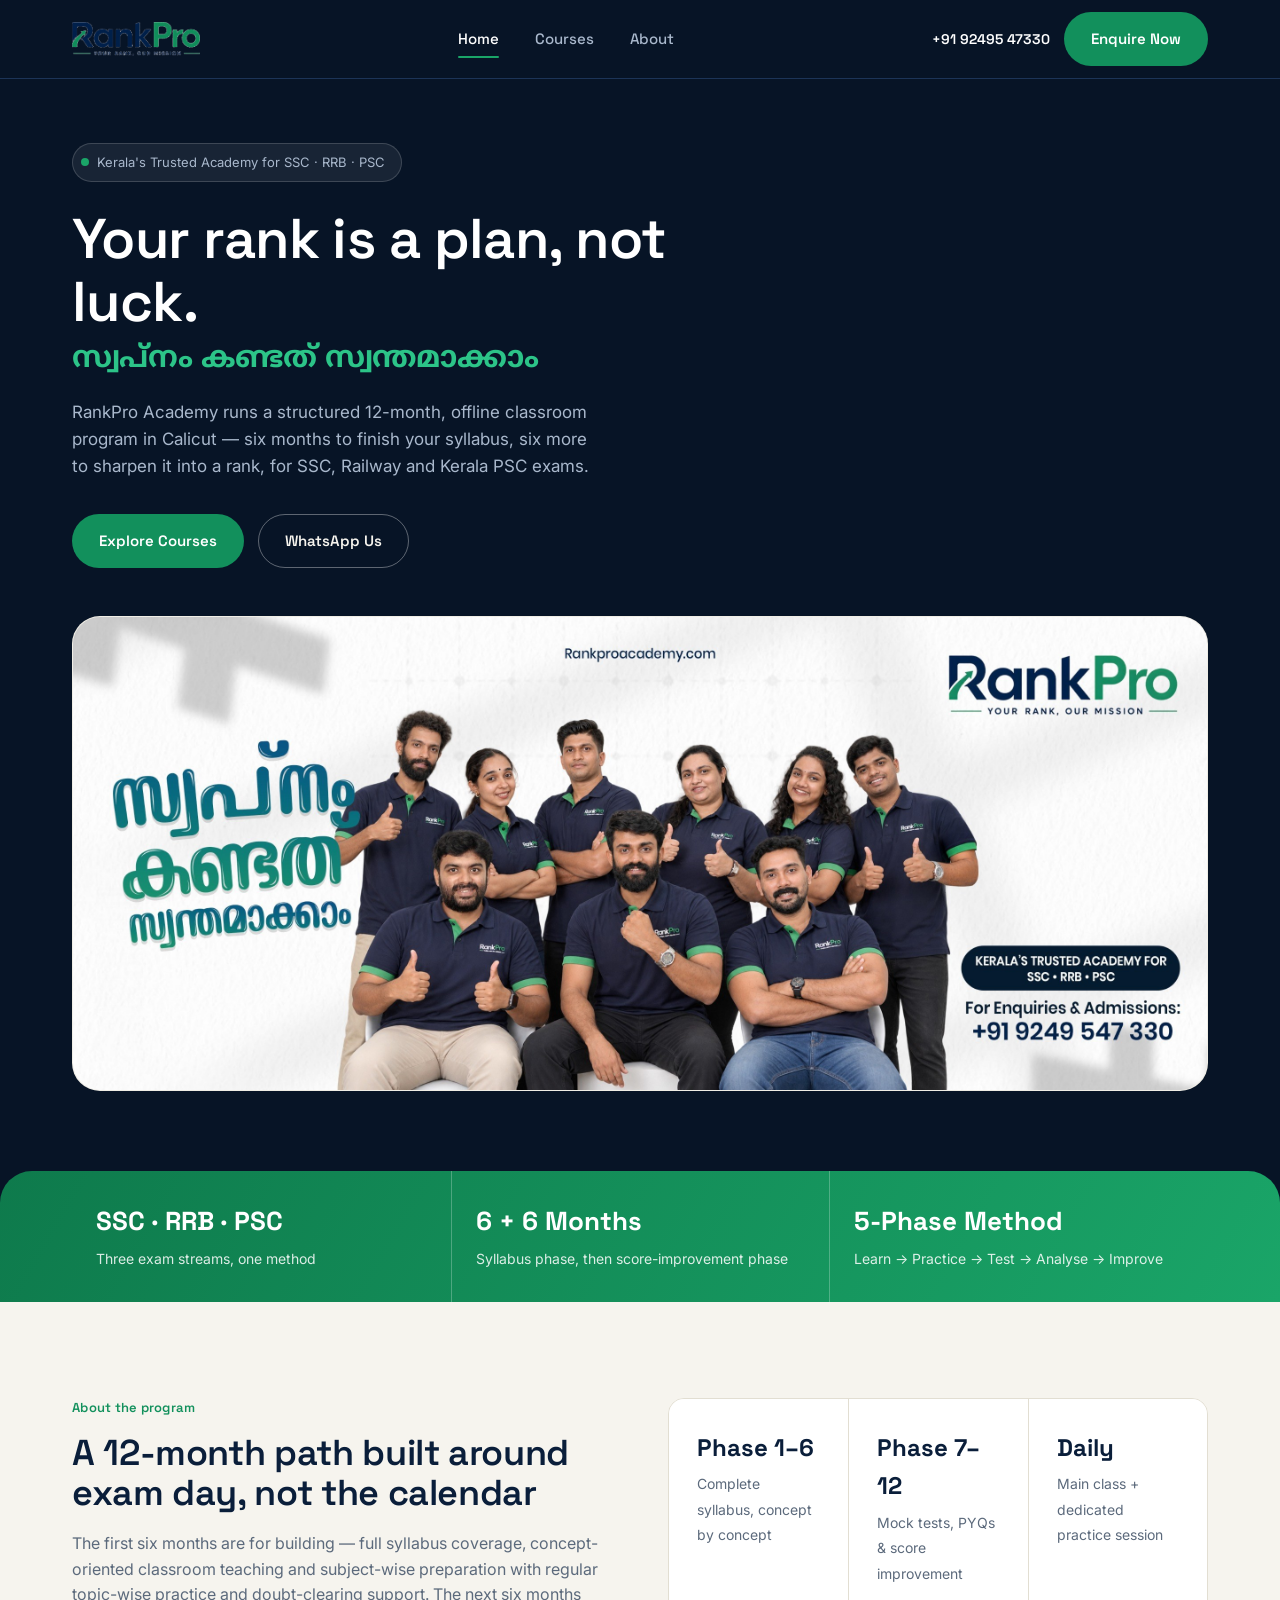
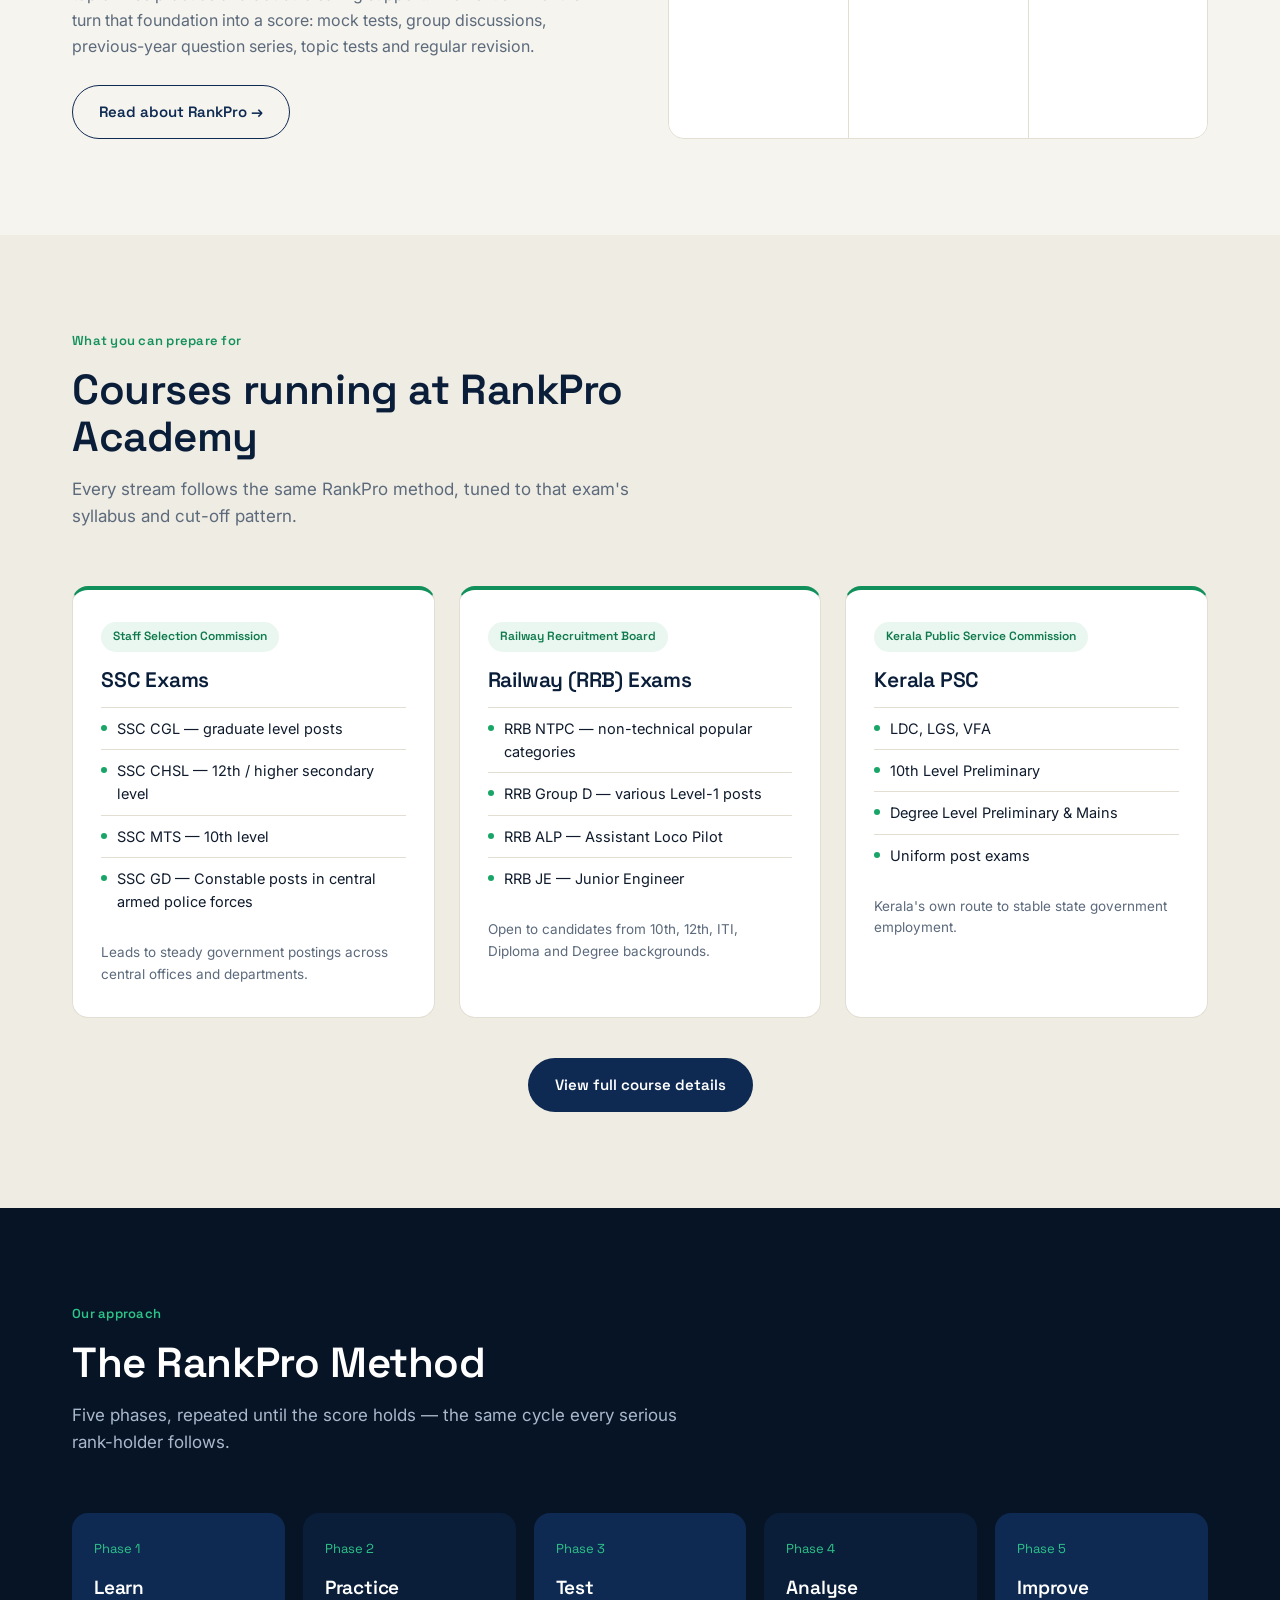
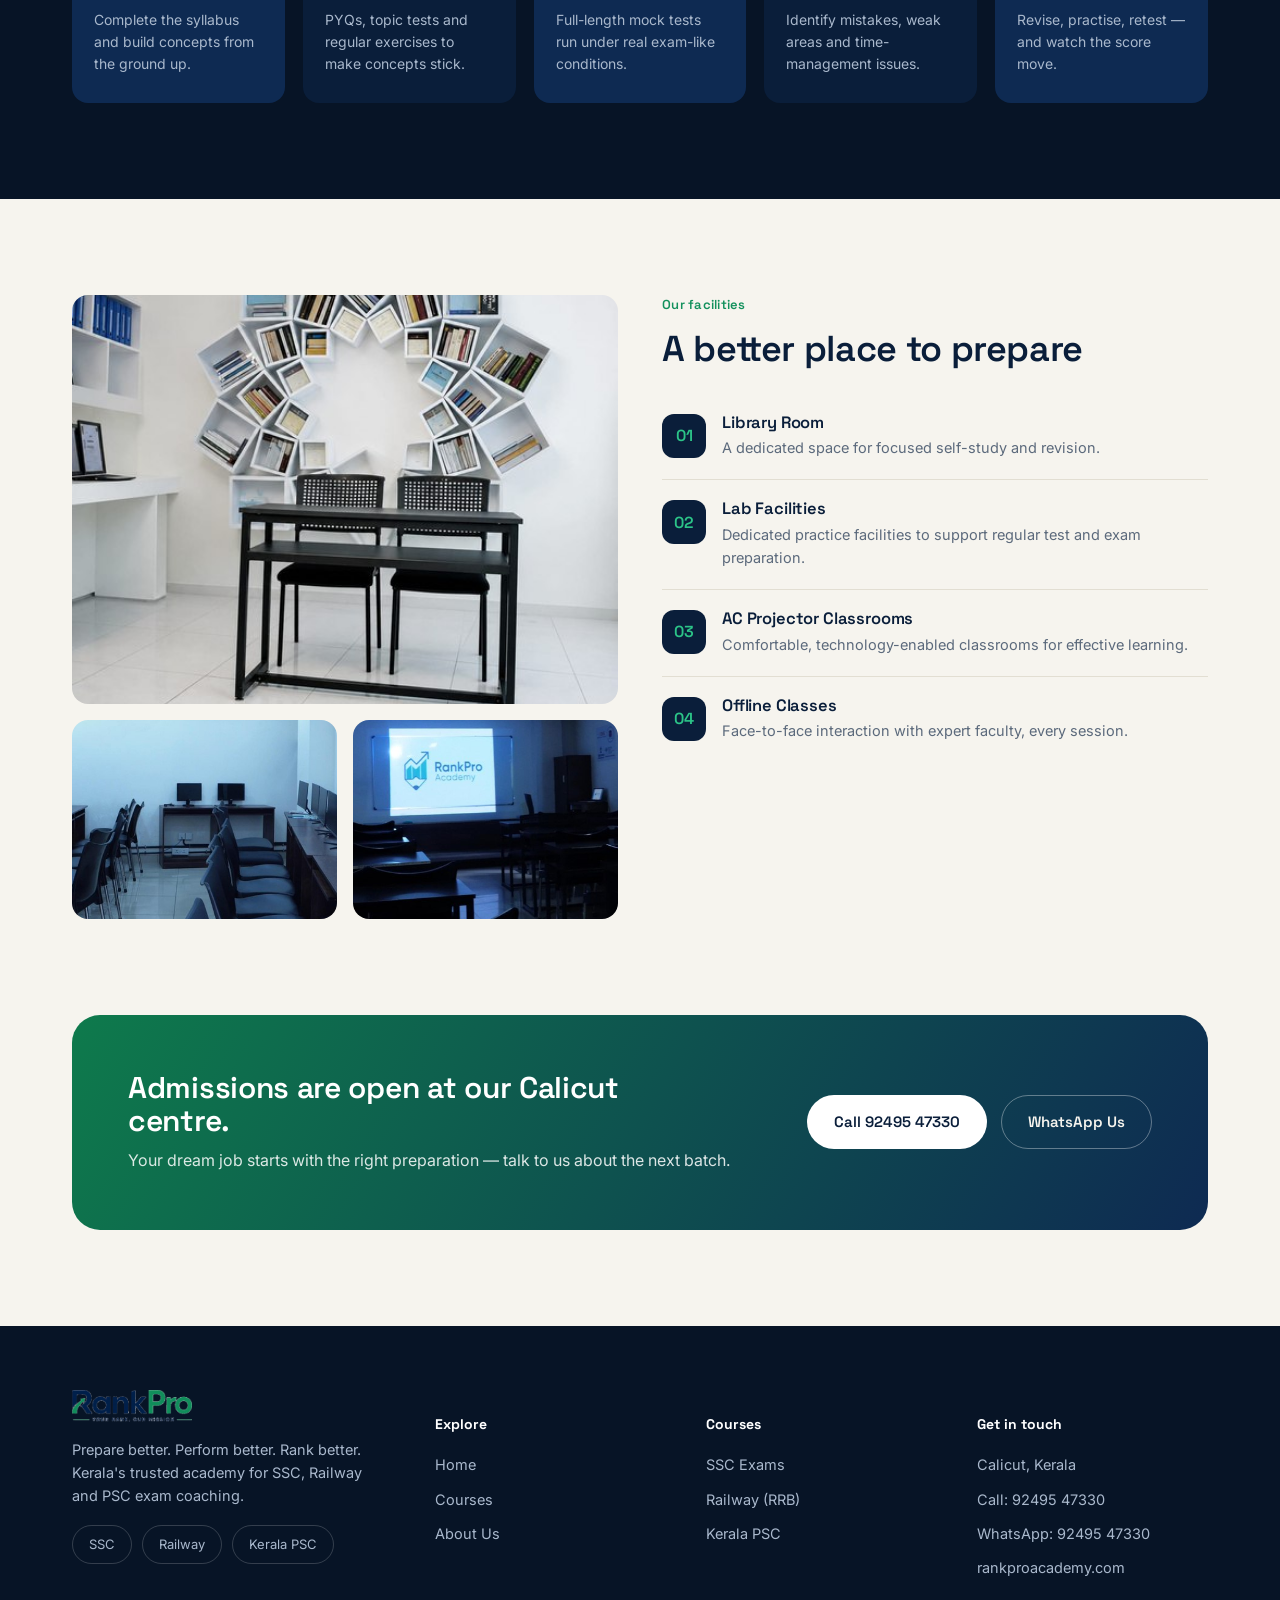
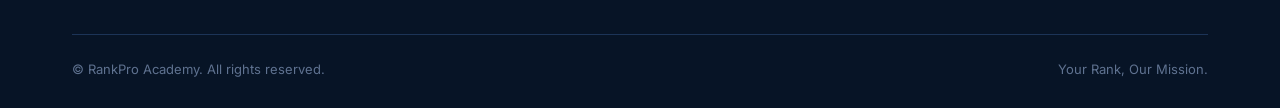
==== index.html @ 368d5485 "First commit" ====
<!DOCTYPE html>
<html lang="en">
<head>
<meta charset="UTF-8">
<meta name="viewport" content="width=device-width, initial-scale=1.0">
<title>RankPro Academy — Your Rank, Our Mission</title>
<meta name="description" content="Kerala's trusted academy for SSC, RRB and Kerala PSC exam coaching in Calicut. A structured 6+6 month preparation program with expert faculty and offline classes.">
<link rel="icon" href="assets/r-icon-transparent.png">
<link rel="stylesheet" href="style.css">
</head>
<body>

<nav class="site-nav">
  <div class="wrap">
    <a href="index.html" class="brand">
      <img src="assets/logo-transparent.png" alt="RankPro Academy logo">
    </a>
    <ul class="nav-links" id="navLinks">
      <li><a href="index.html" class="active">Home</a></li>
      <li><a href="courses.html">Courses</a></li>
      <li><a href="about.html">About</a></li>
    </ul>
    <div class="nav-cta">
      <span class="nav-call">+91 92495 47330</span>
      <a class="btn btn-primary" href="tel:+919249547330">Enquire Now</a>
      <button class="nav-toggle" id="navToggle" aria-label="Menu"><span></span><span></span><span></span></button>
    </div>
  </div>
</nav>

<!-- HERO -->
<header class="hero">
  <div class="wrap hero-grid">
    <div class="hero-top">
      <div>
        <span class="hero-badge"><span class="dot"></span> Kerala's Trusted Academy for SSC · RRB · PSC</span>
        <h1>Your rank is a plan, not luck.<span class="hero-ml">സ്വപ്നം കണ്ടത് സ്വന്തമാക്കാം</span></h1>
        <p class="lede">RankPro Academy runs a structured 12-month, offline classroom program in Calicut — six months to finish your syllabus, six more to sharpen it into a rank, for SSC, Railway and Kerala PSC exams.</p>
        <div class="hero-actions">
          <a class="btn btn-primary" href="courses.html">Explore Courses</a>
          <a class="btn btn-ghost" href="https://wa.me/919249547330">WhatsApp Us</a>
        </div>
      </div>
    </div>
    <div class="hero-figure banner-frame" style="margin-top:48px;">
      <img src="assets/team-hero.jpg" alt="RankPro Academy team — Kerala's trusted academy for SSC, RRB and PSC">
    </div>
  </div>
  <div class="hero-strip">
    <div class="wrap">
      <div class="stat"><b>SSC · RRB · PSC</b><span>Three exam streams, one method</span></div>
      <div class="stat"><b>6 + 6 Months</b><span>Syllabus phase, then score-improvement phase</span></div>
      <div class="stat"><b>5-Phase Method</b><span>Learn → Practice → Test → Analyse → Improve</span></div>
    </div>
  </div>
</header>

<!-- ABOUT SNIPPET -->
<section class="section">
  <div class="wrap two-col">
    <div>
      <span class="kicker">About the program</span>
      <h2 style="font-size:clamp(26px,3.4vw,36px); color:var(--navy-900);">A 12-month path built around exam day, not the calendar</h2>
      <p style="margin-top:18px; color:var(--muted); font-size:16px;">The first six months are for building — full syllabus coverage, concept-oriented classroom teaching and subject-wise preparation with regular topic-wise practice and doubt-clearing support. The next six months turn that foundation into a score: mock tests, group discussions, previous-year question series, topic tests and regular revision.</p>
      <a class="btn btn-outline-navy" style="margin-top:26px;" href="about.html">Read about RankPro →</a>
    </div>
    <div class="stat-strip" style="align-self:stretch;">
      <div class="cell"><b>Phase 1–6</b><span>Complete syllabus, concept by concept</span></div>
      <div class="cell"><b>Phase 7–12</b><span>Mock tests, PYQs &amp; score improvement</span></div>
      <div class="cell"><b>Daily</b><span>Main class + dedicated practice session</span></div>
    </div>
  </div>
</section>

<!-- COURSES PREVIEW -->
<section class="section section-tint">
  <div class="wrap">
    <div class="section-head">
      <span class="kicker">What you can prepare for</span>
      <h2>Courses running at RankPro Academy</h2>
      <p class="lede">Every stream follows the same RankPro method, tuned to that exam's syllabus and cut-off pattern.</p>
    </div>
    <div class="course-grid">
      <div class="course-card">
        <span class="tag">Staff Selection Commission</span>
        <h3>SSC Exams</h3>
        <ul>
          <li>SSC CGL — graduate level posts</li>
          <li>SSC CHSL — 12th / higher secondary level</li>
          <li>SSC MTS — 10th level</li>
          <li>SSC GD — Constable posts in central armed police forces</li>
        </ul>
        <p class="foot">Leads to steady government postings across central offices and departments.</p>
      </div>
      <div class="course-card">
        <span class="tag">Railway Recruitment Board</span>
        <h3>Railway (RRB) Exams</h3>
        <ul>
          <li>RRB NTPC — non-technical popular categories</li>
          <li>RRB Group D — various Level-1 posts</li>
          <li>RRB ALP — Assistant Loco Pilot</li>
          <li>RRB JE — Junior Engineer</li>
        </ul>
        <p class="foot">Open to candidates from 10th, 12th, ITI, Diploma and Degree backgrounds.</p>
      </div>
      <div class="course-card">
        <span class="tag">Kerala Public Service Commission</span>
        <h3>Kerala PSC</h3>
        <ul>
          <li>LDC, LGS, VFA</li>
          <li>10th Level Preliminary</li>
          <li>Degree Level Preliminary &amp; Mains</li>
          <li>Uniform post exams</li>
        </ul>
        <p class="foot">Kerala's own route to stable state government employment.</p>
      </div>
    </div>
    <div style="text-align:center; margin-top:40px;">
      <a class="btn btn-dark" href="courses.html">View full course details</a>
    </div>
  </div>
</section>

<!-- APPROACH / METHOD -->
<section class="section section-dark">
  <div class="wrap">
    <div class="section-head">
      <span class="kicker">Our approach</span>
      <h2>The RankPro Method</h2>
      <p class="lede">Five phases, repeated until the score holds — the same cycle every serious rank-holder follows.</p>
    </div>
    <div class="phase-row">
      <div class="phase-card"><span class="num">Phase 1</span><h4>Learn</h4><p>Complete the syllabus and build concepts from the ground up.</p></div>
      <div class="phase-card"><span class="num">Phase 2</span><h4>Practice</h4><p>PYQs, topic tests and regular exercises to make concepts stick.</p></div>
      <div class="phase-card"><span class="num">Phase 3</span><h4>Test</h4><p>Full-length mock tests run under real exam-like conditions.</p></div>
      <div class="phase-card"><span class="num">Phase 4</span><h4>Analyse</h4><p>Identify mistakes, weak areas and time-management issues.</p></div>
      <div class="phase-card"><span class="num">Phase 5</span><h4>Improve</h4><p>Revise, practise, retest — and watch the score move.</p></div>
    </div>
  </div>
</section>

<!-- FACILITIES -->
<section class="section">
  <div class="wrap facility-grid">
    <div class="photo-stack">
      <img src="assets/facility_0.jpg" alt="Library room with dedicated study desk at RankPro Academy">
      <div class="two-up">
        <img src="assets/facility_1.jpg" alt="Lab facility with practice workstations">
        <img src="assets/facility_2.jpg" alt="AC projector classroom at RankPro Academy">
      </div>
    </div>
    <div>
      <span class="kicker">Our facilities</span>
      <h2 style="font-size:clamp(26px,3.4vw,36px); color:var(--navy-900);">A better place to prepare</h2>
      <ul class="feature-list" style="margin-top:24px;">
        <li><span class="ico">01</span><div><h4>Library Room</h4><p>A dedicated space for focused self-study and revision.</p></div></li>
        <li><span class="ico">02</span><div><h4>Lab Facilities</h4><p>Dedicated practice facilities to support regular test and exam preparation.</p></div></li>
        <li><span class="ico">03</span><div><h4>AC Projector Classrooms</h4><p>Comfortable, technology-enabled classrooms for effective learning.</p></div></li>
        <li><span class="ico">04</span><div><h4>Offline Classes</h4><p>Face-to-face interaction with expert faculty, every session.</p></div></li>
      </ul>
    </div>
  </div>
</section>

<!-- CTA -->
<section class="section" style="padding-top:0;">
  <div class="wrap">
    <div class="cta-band">
      <div>
        <h3>Admissions are open at our Calicut centre.</h3>
        <p>Your dream job starts with the right preparation — talk to us about the next batch.</p>
      </div>
      <div class="cta-actions">
        <a class="btn btn-primary" style="background:#fff; color:var(--navy-900);" href="tel:+919249547330">Call 92495 47330</a>
        <a class="btn btn-ghost" href="https://wa.me/919249547330">WhatsApp Us</a>
      </div>
    </div>
  </div>
</section>

<footer class="site-footer">
  <div class="wrap">
    <div class="footer-grid">
      <div class="footer-brand">
        <img src="assets/logo-transparent.png" alt="RankPro Academy">
        <p>Prepare better. Perform better. Rank better. Kerala's trusted academy for SSC, Railway and PSC exam coaching.</p>
        <div class="tag-row">
          <span class="tag-pill">SSC</span>
          <span class="tag-pill">Railway</span>
          <span class="tag-pill">Kerala PSC</span>
        </div>
      </div>
      <ul>
        <h5>Explore</h5>
        <li><a href="index.html">Home</a></li>
        <li><a href="courses.html">Courses</a></li>
        <li><a href="about.html">About Us</a></li>
      </ul>
      <ul>
        <h5>Courses</h5>
        <li><a href="courses.html#ssc">SSC Exams</a></li>
        <li><a href="courses.html#rrb">Railway (RRB)</a></li>
        <li><a href="courses.html#psc">Kerala PSC</a></li>
      </ul>
      <ul>
        <h5>Get in touch</h5>
        <li>Calicut, Kerala</li>
        <li><a href="tel:+919249547330">Call: 92495 47330</a></li>
        <li><a href="https://wa.me/919249547330">WhatsApp: 92495 47330</a></li>
        <li><a href="https://rankproacademy.com">rankproacademy.com</a></li>
      </ul>
    </div>
    <div class="footer-bottom">
      <span>© RankPro Academy. All rights reserved.</span>
      <span>Your Rank, Our Mission.</span>
    </div>
  </div>
</footer>

<script>
  const navToggle = document.getElementById('navToggle');
  const navLinks = document.getElementById('navLinks');
  navToggle.addEventListener('click', () => navLinks.classList.toggle('open'));
</script>
</body>
</html>
---- style.css ----
/* ============================================================
   RankPro Academy — shared stylesheet
   Palette pulled from brand mark: deep navy + signal green
   ============================================================ */

@import url('https://fonts.googleapis.com/css2?family=Space+Grotesk:wght@500;600;700&family=Inter:wght@400;500;600;700&family=Noto+Sans+Malayalam:wght@500;700&display=swap');

:root{
  --navy-950:#071426;
  --navy-900:#0a1e3a;
  --navy-800:#0e2a52;
  --navy-700:#163b6e;
  --green-700:#0e7a4c;
  --green-600:#12905c;
  --green-500:#1aa568;
  --green-400:#2cc488;
  --paper:#f6f4ee;
  --paper-dim:#efece3;
  --card:#ffffff;
  --ink:#0f1b2d;
  --muted:#5c6a7c;
  --muted-on-dark:#a9b8cc;
  --line:#e2ded2;
  --line-dark:#1c3457;

  --max:1200px;
  --radius-lg:28px;
  --radius-md:16px;
  --radius-sm:10px;

  --font-display:'Space Grotesk', 'Noto Sans Malayalam', sans-serif;
  --font-body:'Inter', 'Noto Sans Malayalam', sans-serif;
  --font-ml:'Noto Sans Malayalam', sans-serif;
}

*,*::before,*::after{ box-sizing:border-box; }
html{ scroll-behavior:smooth; }
body{
  margin:0;
  font-family:var(--font-body);
  color:var(--ink);
  background:var(--paper);
  line-height:1.6;
  -webkit-font-smoothing:antialiased;
}
img{ max-width:100%; display:block; }
a{ color:inherit; text-decoration:none; }
ul{ margin:0; padding:0; list-style:none; }
h1,h2,h3,h4{
  font-family:var(--font-display);
  line-height:1.12;
  margin:0;
  font-weight:600;
  letter-spacing:-0.01em;
}
p{ margin:0; }
.ml{ font-family:var(--font-ml); }

.wrap{
  max-width:var(--max);
  margin:0 auto;
  padding:0 32px;
}

@media (max-width:640px){
  .wrap{ padding:0 20px; }
}

/* ---------- buttons ---------- */
.btn{
  display:inline-flex;
  align-items:center;
  gap:8px;
  padding:14px 26px;
  border-radius:999px;
  font-family:var(--font-display);
  font-weight:600;
  font-size:15px;
  cursor:pointer;
  border:1px solid transparent;
  transition:transform .15s ease, background .2s ease, color .2s ease, border-color .2s ease;
  white-space:nowrap;
}
.btn:active{ transform:scale(.97); }
.btn-primary{
  background:var(--green-600);
  color:#fff;
}
.btn-primary:hover{ background:var(--green-500); }
.btn-ghost{
  background:transparent;
  color:var(--paper);
  border-color:rgba(255,255,255,.35);
}
.btn-ghost:hover{ border-color:#fff; }
.btn-dark{
  background:var(--navy-800);
  color:#fff;
}
.btn-dark:hover{ background:var(--navy-700); }
.btn-outline-navy{
  background:transparent;
  color:var(--navy-800);
  border-color:var(--navy-800);
}
.btn-outline-navy:hover{ background:var(--navy-800); color:#fff; }

/* ---------- nav ---------- */
.site-nav{
  position:sticky;
  top:0;
  z-index:50;
  background:var(--navy-950);
  border-bottom:1px solid var(--line-dark);
}
.site-nav .wrap{
  display:flex;
  align-items:center;
  justify-content:space-between;
  height:78px;
}
.brand{ display:flex; align-items:center; gap:10px; }
.brand img{ height:34px; width:auto; }
.nav-links{
  display:flex;
  align-items:center;
  gap:36px;
}
.nav-links a{
  color:var(--muted-on-dark);
  font-family:var(--font-display);
  font-weight:500;
  font-size:15px;
  position:relative;
  padding:6px 0;
  transition:color .2s ease;
}
.nav-links a:hover{ color:#fff; }
.nav-links a.active{ color:#fff; }
.nav-links a.active::after{
  content:"";
  position:absolute;
  left:0; right:0; bottom:-4px;
  height:2px;
  background:var(--green-500);
  border-radius:2px;
}
.nav-cta{ display:flex; align-items:center; gap:14px; }
.nav-call{
  color:#fff;
  font-family:var(--font-display);
  font-weight:600;
  font-size:14px;
}
.nav-toggle{ display:none; }

@media (max-width:900px){
  .nav-links{
    position:fixed;
    inset:78px 0 0 0;
    background:var(--navy-950);
    flex-direction:column;
    padding:28px 20px;
    gap:22px;
    transform:translateY(-8px);
    opacity:0;
    pointer-events:none;
    transition:opacity .2s ease, transform .2s ease;
  }
  .nav-links.open{ opacity:1; pointer-events:auto; transform:translateY(0); }
  .nav-cta .nav-call{ display:none; }
  .nav-toggle{
    display:flex;
    flex-direction:column;
    justify-content:center;
    gap:5px;
    width:34px; height:34px;
    background:none; border:none; cursor:pointer;
  }
  .nav-toggle span{
    height:2px; background:#fff; border-radius:2px;
  }
}

/* ---------- section scaffolding ---------- */
.section{ padding:96px 0; }
.section-dark{ background:var(--navy-950); color:var(--paper); }
.section-tint{ background:var(--paper-dim); }
@media (max-width:640px){ .section{ padding:64px 0; } }

.kicker{
  font-family:var(--font-display);
  font-weight:600;
  font-size:13px;
  letter-spacing:.02em;
  color:var(--green-600);
  margin-bottom:14px;
  display:block;
}
.section-dark .kicker{ color:var(--green-400); }
.section-head{
  max-width:640px;
  margin-bottom:56px;
}
.section-head h2{
  font-size:clamp(28px,4vw,42px);
  color:var(--navy-900);
}
.section-dark .section-head h2{ color:#fff; }
.section-head .lede{
  margin-top:16px;
  color:var(--muted);
  font-size:17px;
  max-width:56ch;
}
.section-dark .section-head .lede{ color:var(--muted-on-dark); }

/* ---------- pill / blob frame (signature shape) ---------- */
.pill-frame{
  position:relative;
  border-radius:260px 40px 40px 40px;
  overflow:hidden;
  background:linear-gradient(135deg, var(--green-600), var(--navy-800));
}
.pill-frame img{
  width:100%; height:100%; object-fit:cover;
  mix-blend-mode:normal;
}
.pill-tag{
  position:absolute;
  left:24px; bottom:24px;
  background:rgba(7,20,38,.82);
  backdrop-filter:blur(6px);
  color:#fff;
  padding:14px 18px;
  border-radius:var(--radius-sm);
  font-size:13px;
  max-width:260px;
}
.pill-tag strong{ display:block; font-family:var(--font-display); font-size:15px; margin-bottom:2px; }

/* ---------- hero ---------- */
.hero{
  background:var(--navy-950);
  color:#fff;
  padding:64px 0 0;
  overflow:hidden;
}
.hero-grid{
  padding-bottom:56px;
}
.hero-top{
  display:grid;
  grid-template-columns:1.1fr .9fr;
  gap:48px;
  align-items:center;
}
@media (max-width:900px){
  .hero-top{ grid-template-columns:1fr; }
}
.hero-figure{
  margin-top:0;
}
.hero-stat-row{
  display:flex;
  gap:28px;
  margin-top:34px;
  flex-wrap:wrap;
}
.hero-stat-row .item b{
  display:block;
  font-family:var(--font-display);
  font-size:22px;
  color:#fff;
}
.hero-stat-row .item span{
  font-size:13px;
  color:var(--muted-on-dark);
}
.hero-badge{
  display:inline-flex;
  align-items:center;
  gap:8px;
  background:rgba(255,255,255,.07);
  border:1px solid rgba(255,255,255,.16);
  padding:8px 16px 8px 8px;
  border-radius:999px;
  font-size:13px;
  color:var(--muted-on-dark);
  margin-bottom:26px;
}
.hero-badge .dot{ width:8px; height:8px; border-radius:50%; background:var(--green-500); }
.hero h1{
  font-size:clamp(34px,4.6vw,56px);
  color:#fff;
}
.hero h1 .accent{ color:var(--green-500); }
.hero .hero-ml{
  font-family:var(--font-ml);
  font-weight:700;
  color:var(--green-400);
  font-size:clamp(22px,2.6vw,30px);
  display:block;
  margin-top:10px;
}
.hero p.lede{
  margin-top:22px;
  color:var(--muted-on-dark);
  font-size:17px;
  max-width:48ch;
}
.hero-actions{ display:flex; gap:14px; margin-top:34px; flex-wrap:wrap; }

/* banner-frame: preserves full source image (no aggressive crop), for
   photos that already carry baked-in text/logo */
.banner-frame{
  border-radius:var(--radius-lg);
  overflow:hidden;
  background:#efece4;
  border:1px solid rgba(255,255,255,.08);
}
.banner-frame img{
  width:100%;
  height:auto;
  display:block;
}

.hero-strip{
  background:linear-gradient(120deg, var(--green-700), var(--green-500));
  border-radius:32px 32px 0 0;
  margin-top:24px;
}
.hero-strip .wrap{
  display:grid;
  grid-template-columns:repeat(3,1fr);
  gap:0;
}
.hero-strip .stat{
  padding:30px 24px;
  border-left:1px solid rgba(255,255,255,.25);
}
.hero-strip .stat:first-child{ border-left:none; }
.hero-strip .stat b{
  display:block;
  font-family:var(--font-display);
  font-size:26px;
  color:#fff;
  margin-bottom:4px;
}
.hero-strip .stat span{
  color:rgba(255,255,255,.85);
  font-size:14px;
}

@media (max-width:900px){
  .hero-grid{ grid-template-columns:1fr; }
  .hero-visual{ order:-1; aspect-ratio:16/10; }
  .hero-strip .wrap{ grid-template-columns:1fr; }
  .hero-strip .stat{ border-left:none; border-top:1px solid rgba(255,255,255,.25); }
  .hero-strip .stat:first-child{ border-top:none; }
}

/* ---------- page banner (courses/about) ---------- */
.page-banner{
  background:var(--navy-950);
  color:#fff;
  padding:64px 0 76px;
  position:relative;
}
.page-banner h1{ font-size:clamp(30px,4.4vw,48px); color:#fff; }
.page-banner .crumb{
  color:var(--green-400);
  font-family:var(--font-display);
  font-size:14px;
  margin-bottom:14px;
  display:block;
}
.page-banner p{ color:var(--muted-on-dark); margin-top:16px; max-width:56ch; font-size:16px; }

/* ---------- course cards ---------- */
.course-grid{
  display:grid;
  grid-template-columns:repeat(3,1fr);
  gap:24px;
}
@media (max-width:900px){ .course-grid{ grid-template-columns:1fr; } }

.course-card{
  background:var(--card);
  border:1px solid var(--line);
  border-radius:var(--radius-md);
  padding:32px 28px;
  border-top:4px solid var(--green-600);
  transition:transform .18s ease, box-shadow .18s ease;
}
.course-card:hover{ transform:translateY(-4px); box-shadow:0 20px 40px -24px rgba(14,42,82,.35); }
.course-card h3{
  font-size:21px;
  color:var(--navy-900);
  margin-bottom:6px;
}
.course-card .tag{
  display:inline-block;
  font-size:12px;
  font-family:var(--font-display);
  font-weight:600;
  color:var(--green-700);
  background:#eaf7f0;
  padding:5px 12px;
  border-radius:999px;
  margin-bottom:16px;
}
.course-card ul{ margin-top:16px; }
.course-card li{
  padding:9px 0;
  border-top:1px solid var(--line);
  font-size:14.5px;
  color:var(--ink);
  display:flex;
  gap:10px;
}
.course-card li::before{
  content:"";
  width:6px; height:6px;
  margin-top:8px;
  border-radius:50%;
  background:var(--green-500);
  flex:none;
}
.course-card .foot{
  margin-top:20px;
  font-size:13.5px;
  color:var(--muted);
}

/* ---------- phase / process timeline ---------- */
.phase-row{
  display:grid;
  grid-template-columns:repeat(5,1fr);
  gap:18px;
}
@media (max-width:980px){ .phase-row{ grid-template-columns:repeat(2,1fr); } }
@media (max-width:560px){ .phase-row{ grid-template-columns:1fr; } }

.phase-card{
  background:var(--navy-900);
  border-radius:var(--radius-md);
  padding:26px 22px;
  position:relative;
  min-height:190px;
}
.phase-card .num{
  font-family:var(--font-display);
  font-size:13px;
  color:var(--green-400);
  margin-bottom:18px;
  display:block;
}
.phase-card h4{ color:#fff; font-size:19px; margin-bottom:10px; }
.phase-card p{ color:var(--muted-on-dark); font-size:14px; }
.phase-card:nth-child(odd){ background:var(--navy-800); }

/* ---------- feature / facility list ---------- */
.facility-grid{
  display:grid;
  grid-template-columns:1fr 1fr;
  gap:44px;
  align-items:start;
}
@media (max-width:860px){ .facility-grid{ grid-template-columns:1fr; } }

.photo-stack{
  display:grid;
  gap:16px;
}
.photo-stack img{
  border-radius:var(--radius-md);
  width:100%;
  aspect-ratio:4/3;
  object-fit:cover;
}
.photo-stack .two-up{
  display:grid;
  grid-template-columns:1fr 1fr;
  gap:16px;
}

.feature-list li{
  display:grid;
  grid-template-columns:44px 1fr;
  gap:16px;
  padding:20px 0;
  border-top:1px solid var(--line);
}
.feature-list li:first-child{ border-top:none; }
.feature-list .ico{
  width:44px; height:44px;
  border-radius:12px;
  background:var(--navy-900);
  color:var(--green-400);
  display:flex; align-items:center; justify-content:center;
  font-family:var(--font-display);
  font-weight:600;
}
.feature-list h4{ font-size:16.5px; color:var(--navy-900); margin-bottom:4px; }
.feature-list p{ color:var(--muted); font-size:14.5px; }

/* ---------- simple stat strip (light) ---------- */
.stat-strip{
  display:grid;
  grid-template-columns:repeat(3,1fr);
  border:1px solid var(--line);
  border-radius:var(--radius-md);
  overflow:hidden;
}
@media (max-width:700px){ .stat-strip{ grid-template-columns:1fr; } }
.stat-strip .cell{
  padding:30px 28px;
  border-left:1px solid var(--line);
  background:var(--card);
}
.stat-strip .cell:first-child{ border-left:none; }
.stat-strip .cell b{
  font-family:var(--font-display);
  font-size:24px;
  color:var(--navy-900);
  display:block;
  margin-bottom:4px;
}
.stat-strip .cell span{ color:var(--muted); font-size:14px; }

/* ---------- timing table ---------- */
.timing-table{
  width:100%;
  border-collapse:collapse;
  background:var(--card);
  border-radius:var(--radius-md);
  overflow:hidden;
  border:1px solid var(--line);
}
.timing-table th,.timing-table td{
  text-align:left;
  padding:16px 22px;
  border-top:1px solid var(--line);
  font-size:15px;
}
.timing-table thead th{
  background:var(--navy-900);
  color:#fff;
  border-top:none;
  font-family:var(--font-display);
  font-weight:600;
  font-size:14px;
}
.timing-table tr:nth-child(even) td{ background:var(--paper-dim); }

/* ---------- schedule cards ---------- */
.schedule-grid{
  display:grid;
  grid-template-columns:1fr 1fr;
  gap:24px;
}
@media (max-width:760px){ .schedule-grid{ grid-template-columns:1fr; } }
.schedule-card{
  background:var(--card);
  border:1px solid var(--line);
  border-radius:var(--radius-md);
  padding:28px;
}
.schedule-card .time{
  font-family:var(--font-display);
  font-weight:600;
  color:var(--green-700);
  font-size:14px;
  margin-bottom:10px;
  display:block;
}
.schedule-card h4{ font-size:19px; color:var(--navy-900); margin-bottom:12px; }
.schedule-card ul li{
  padding:6px 0 6px 18px;
  position:relative;
  color:var(--muted);
  font-size:14.5px;
}
.schedule-card ul li::before{
  content:"—";
  position:absolute; left:0; color:var(--green-600);
}

/* ---------- CTA band ---------- */
.cta-band{
  background:linear-gradient(120deg, var(--green-700), var(--navy-800));
  border-radius:var(--radius-lg);
  color:#fff;
  padding:56px;
  display:flex;
  align-items:center;
  justify-content:space-between;
  gap:32px;
  flex-wrap:wrap;
}
.cta-band h3{ font-size:clamp(22px,3vw,30px); color:#fff; max-width:520px; }
.cta-band p{ color:rgba(255,255,255,.85); margin-top:10px; }
.cta-actions{ display:flex; gap:14px; flex-wrap:wrap; }

/* ---------- footer ---------- */
.site-footer{
  background:var(--navy-950);
  color:var(--muted-on-dark);
  padding:64px 0 28px;
}
.footer-grid{
  display:grid;
  grid-template-columns:1.4fr 1fr 1fr 1fr;
  gap:40px;
  padding-bottom:44px;
  border-bottom:1px solid var(--line-dark);
}
@media (max-width:820px){ .footer-grid{ grid-template-columns:1fr 1fr; } }
@media (max-width:520px){ .footer-grid{ grid-template-columns:1fr; } }
.footer-grid h5{
  color:#fff;
  font-family:var(--font-display);
  font-size:14px;
  margin-bottom:18px;
}
.footer-grid li{ margin-bottom:11px; font-size:14.5px; }
.footer-grid a:hover{ color:#fff; }
.footer-brand img{ height:32px; margin-bottom:16px; }
.footer-brand p{ font-size:14.5px; max-width:34ch; color:var(--muted-on-dark); }
.footer-bottom{
  padding-top:24px;
  display:flex;
  justify-content:space-between;
  flex-wrap:wrap;
  gap:12px;
  font-size:13px;
  color:#5f7290;
}
.tag-row{ display:flex; flex-wrap:wrap; gap:10px; margin-top:18px; }
.tag-pill{
  border:1px solid rgba(255,255,255,.18);
  border-radius:999px;
  padding:8px 16px;
  font-size:13px;
  color:var(--muted-on-dark);
}

/* ---------- misc ---------- */
.two-col{
  display:grid;
  grid-template-columns:1fr 1fr;
  gap:56px;
  align-items:center;
}
@media (max-width:860px){ .two-col{ grid-template-columns:1fr; gap:36px; } }

.exam-block{
  background:var(--card);
  border:1px solid var(--line);
  border-radius:var(--radius-md);
  padding:32px;
  margin-bottom:24px;
}
.exam-block h3{ color:var(--navy-900); font-size:22px; margin-bottom:10px; }
.exam-block p{ color:var(--muted); font-size:15px; margin-bottom:14px; }
.exam-block .list-inline{ display:flex; flex-wrap:wrap; gap:10px; }
.exam-block .list-inline li{
  background:var(--paper-dim);
  border-radius:8px;
  padding:9px 14px;
  font-size:13.5px;
  color:var(--navy-900);
  font-family:var(--font-display);
  font-weight:500;
}

.why-grid{
  display:grid;
  grid-template-columns:repeat(3,1fr);
  gap:16px;
}
@media (max-width:860px){ .why-grid{ grid-template-columns:repeat(2,1fr); } }
@media (max-width:560px){ .why-grid{ grid-template-columns:1fr; } }
.why-item{
  border:1px solid var(--line);
  border-radius:var(--radius-sm);
  padding:20px;
  font-size:14.5px;
  color:var(--ink);
  background:var(--card);
  display:flex;
  gap:10px;
  align-items:flex-start;
}
.why-item .check{
  color:var(--green-600);
  font-weight:700;
  flex:none;
}
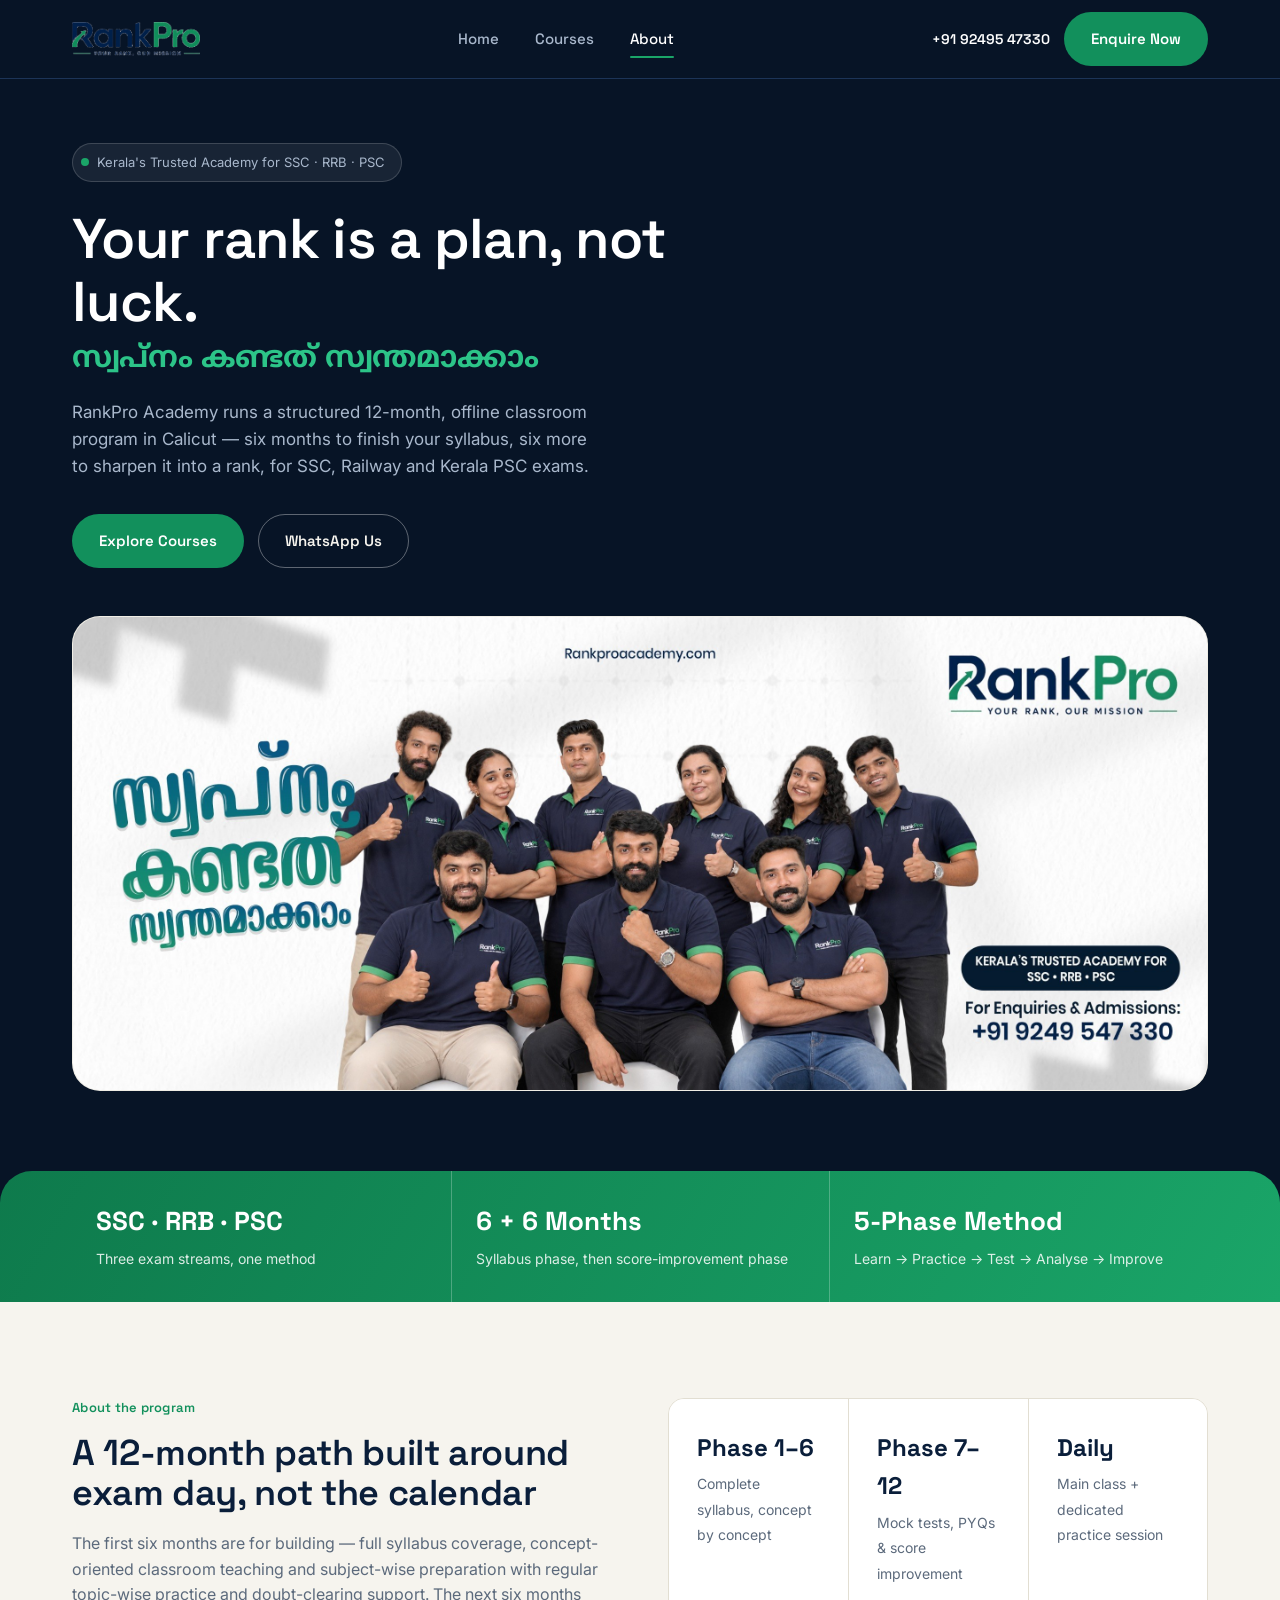
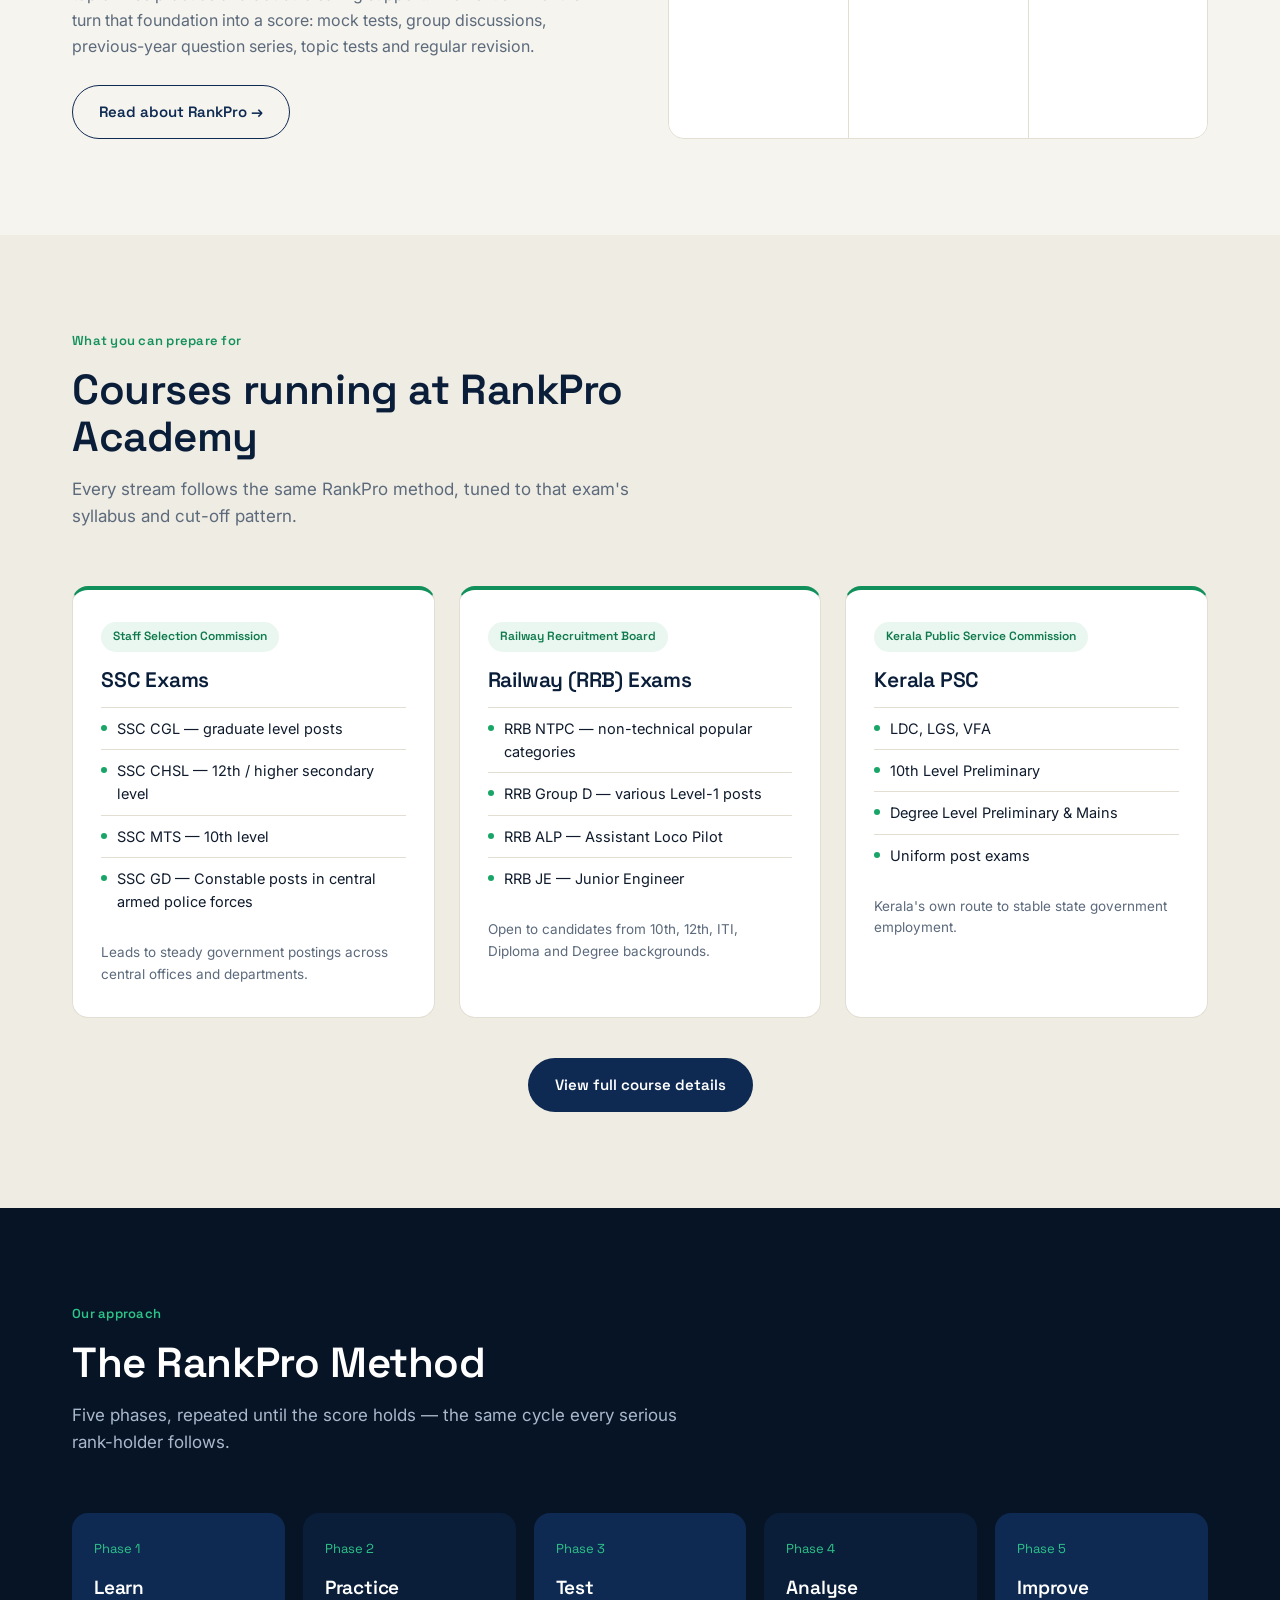
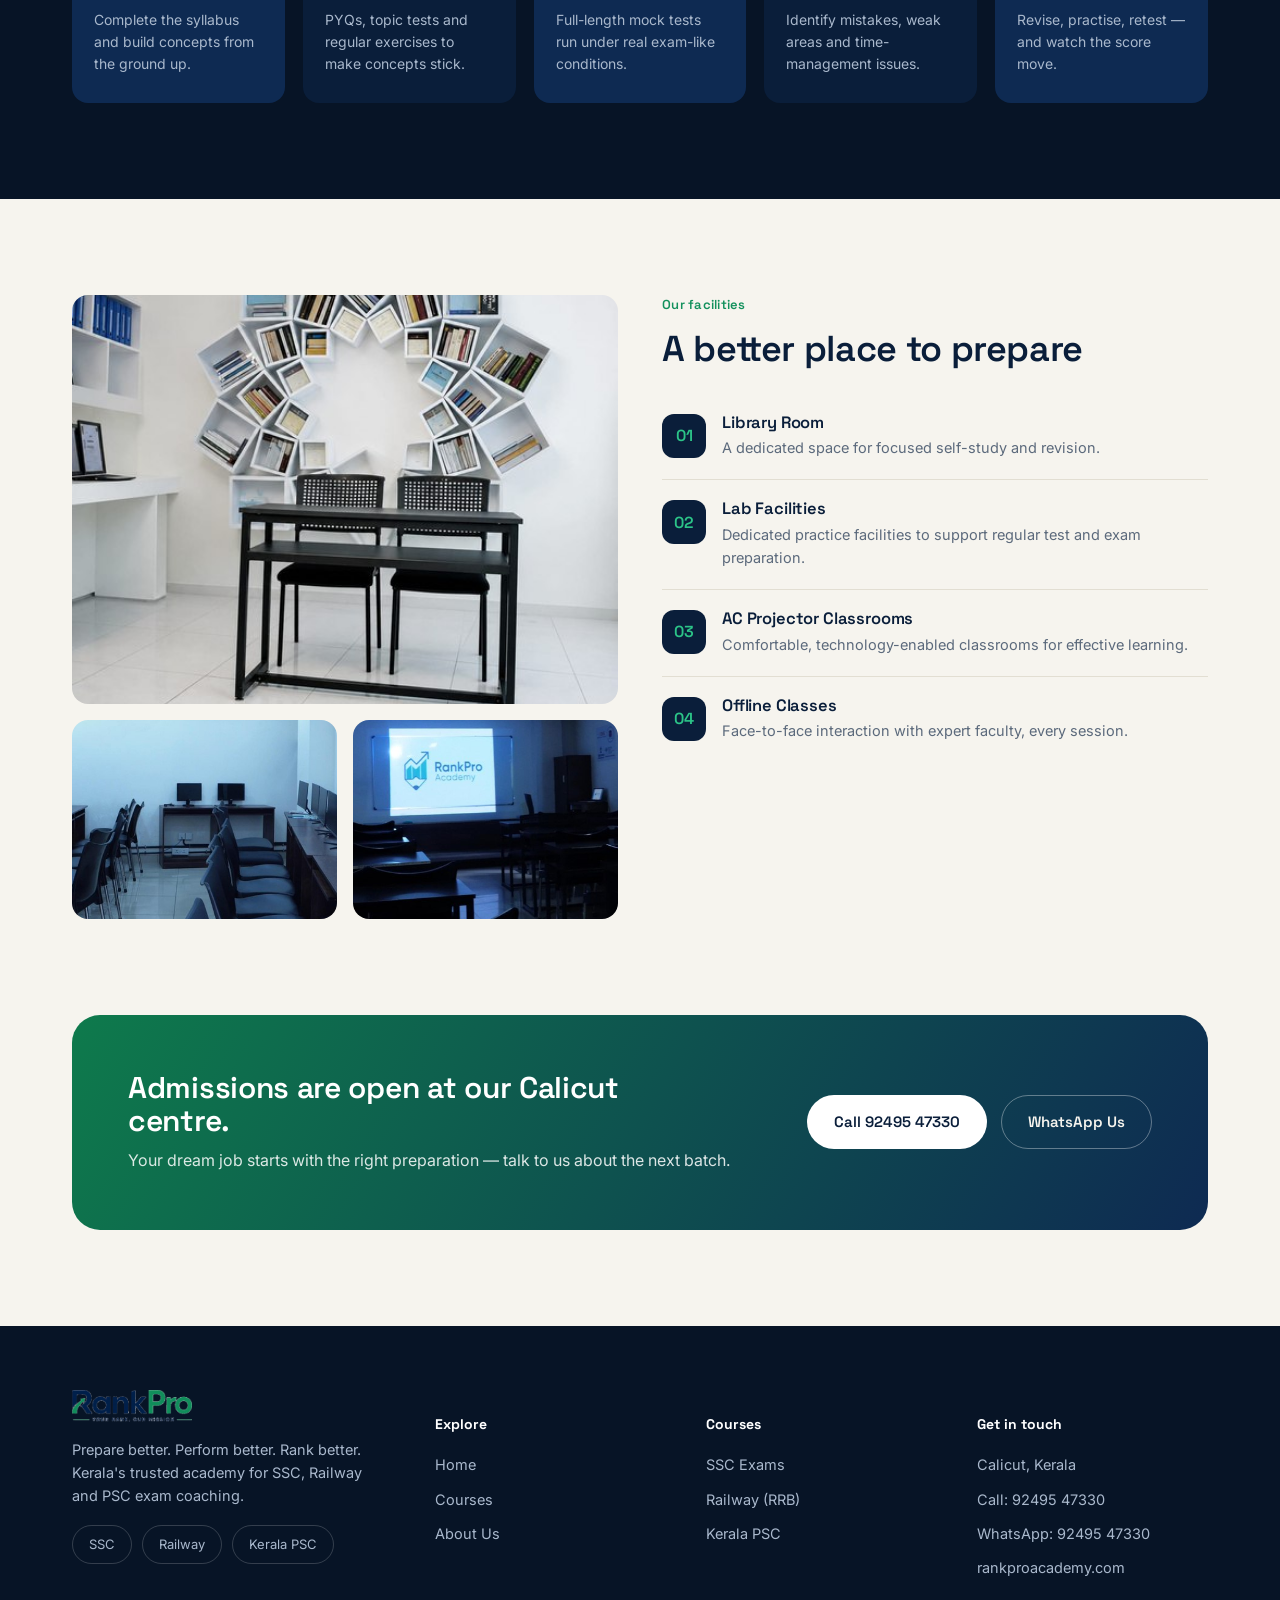
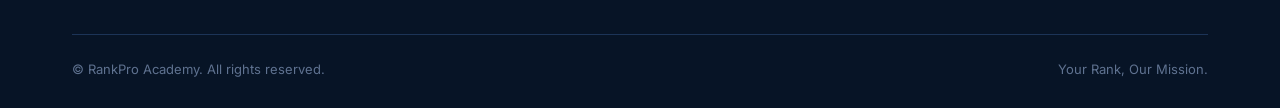
==== commit 4be729a5: "updated code" ====
--- a/index.html
+++ b/index.html
@@ -1,226 +1,274 @@
 <!DOCTYPE html>
 <html lang="en">
+
 <head>
-<meta charset="UTF-8">
-<meta name="viewport" content="width=device-width, initial-scale=1.0">
-<title>RankPro Academy — Your Rank, Our Mission</title>
-<meta name="description" content="Kerala's trusted academy for SSC, RRB and Kerala PSC exam coaching in Calicut. A structured 6+6 month preparation program with expert faculty and offline classes.">
-<link rel="icon" href="assets/r-icon-transparent.png">
-<link rel="stylesheet" href="style.css">
+  <meta charset="UTF-8">
+  <meta name="viewport" content="width=device-width, initial-scale=1.0">
+  <title>RankPro Academy — Your Rank, Our Mission</title>
+  <meta name="description"
+    content="Kerala's trusted academy for SSC, RRB and Kerala PSC exam coaching in Calicut. A structured 6+6 month preparation program with expert faculty and offline classes.">
+  <link rel="icon" href="assets/r-icon-transparent.png">
+  <link rel="stylesheet" href="style.css">
 </head>
+
 <body>
 
-<nav class="site-nav">
-  <div class="wrap">
-    <a href="index.html" class="brand">
-      <img src="assets/logo-transparent.png" alt="RankPro Academy logo">
-    </a>
-    <ul class="nav-links" id="navLinks">
-      <li><a href="index.html" class="active">Home</a></li>
-      <li><a href="courses.html">Courses</a></li>
-      <li><a href="about.html">About</a></li>
-    </ul>
-    <div class="nav-cta">
-      <span class="nav-call">+91 92495 47330</span>
-      <a class="btn btn-primary" href="tel:+919249547330">Enquire Now</a>
-      <button class="nav-toggle" id="navToggle" aria-label="Menu"><span></span><span></span><span></span></button>
-    </div>
-  </div>
-</nav>
-
-<!-- HERO -->
-<header class="hero">
-  <div class="wrap hero-grid">
-    <div class="hero-top">
+  <nav class="site-nav">
+    <div class="wrap">
+      <a href="index.html" class="brand">
+        <img src="assets/logo-transparent.png" alt="RankPro Academy logo">
+      </a>
+      <ul class="nav-links" id="navLinks">
+        <li><a href="./">Home</a></li>
+        <li><a href="./courses/">Courses</a></li>
+        <li><a href="./about/" class="active">About</a></li>
+      </ul>
+      <div class="nav-cta">
+        <span class="nav-call">+91 92495 47330</span>
+        <a class="btn btn-primary" href="tel:+919249547330">Enquire Now</a>
+        <button class="nav-toggle" id="navToggle" aria-label="Menu"><span></span><span></span><span></span></button>
+      </div>
+    </div>
+  </nav>
+
+  <!-- HERO -->
+  <header class="hero">
+    <div class="wrap hero-grid">
+      <div class="hero-top">
+        <div>
+          <span class="hero-badge"><span class="dot"></span> Kerala's Trusted Academy for SSC · RRB · PSC</span>
+          <h1>Your rank is a plan, not luck.<span class="hero-ml">സ്വപ്നം കണ്ടത് സ്വന്തമാക്കാം</span></h1>
+          <p class="lede">RankPro Academy runs a structured 12-month, offline classroom program in Calicut — six months
+            to finish your syllabus, six more to sharpen it into a rank, for SSC, Railway and Kerala PSC exams.</p>
+          <div class="hero-actions">
+            <a class="btn btn-primary" href="courses.html">Explore Courses</a>
+            <a class="btn btn-ghost" href="https://wa.me/919249547330">WhatsApp Us</a>
+          </div>
+        </div>
+      </div>
+      <div class="hero-figure banner-frame" style="margin-top:48px;">
+        <img src="assets/team-hero.jpg" alt="RankPro Academy team — Kerala's trusted academy for SSC, RRB and PSC">
+      </div>
+    </div>
+    <div class="hero-strip">
+      <div class="wrap">
+        <div class="stat"><b>SSC · RRB · PSC</b><span>Three exam streams, one method</span></div>
+        <div class="stat"><b>6 + 6 Months</b><span>Syllabus phase, then score-improvement phase</span></div>
+        <div class="stat"><b>5-Phase Method</b><span>Learn → Practice → Test → Analyse → Improve</span></div>
+      </div>
+    </div>
+  </header>
+
+  <!-- ABOUT SNIPPET -->
+  <section class="section">
+    <div class="wrap two-col">
       <div>
-        <span class="hero-badge"><span class="dot"></span> Kerala's Trusted Academy for SSC · RRB · PSC</span>
-        <h1>Your rank is a plan, not luck.<span class="hero-ml">സ്വപ്നം കണ്ടത് സ്വന്തമാക്കാം</span></h1>
-        <p class="lede">RankPro Academy runs a structured 12-month, offline classroom program in Calicut — six months to finish your syllabus, six more to sharpen it into a rank, for SSC, Railway and Kerala PSC exams.</p>
-        <div class="hero-actions">
-          <a class="btn btn-primary" href="courses.html">Explore Courses</a>
+        <span class="kicker">About the program</span>
+        <h2 style="font-size:clamp(26px,3.4vw,36px); color:var(--navy-900);">A 12-month path built around exam day, not
+          the calendar</h2>
+        <p style="margin-top:18px; color:var(--muted); font-size:16px;">The first six months are for building — full
+          syllabus coverage, concept-oriented classroom teaching and subject-wise preparation with regular topic-wise
+          practice and doubt-clearing support. The next six months turn that foundation into a score: mock tests, group
+          discussions, previous-year question series, topic tests and regular revision.</p>
+        <a class="btn btn-outline-navy" style="margin-top:26px;" href="about.html">Read about RankPro →</a>
+      </div>
+      <div class="stat-strip" style="align-self:stretch;">
+        <div class="cell"><b>Phase 1–6</b><span>Complete syllabus, concept by concept</span></div>
+        <div class="cell"><b>Phase 7–12</b><span>Mock tests, PYQs &amp; score improvement</span></div>
+        <div class="cell"><b>Daily</b><span>Main class + dedicated practice session</span></div>
+      </div>
+    </div>
+  </section>
+
+  <!-- COURSES PREVIEW -->
+  <section class="section section-tint">
+    <div class="wrap">
+      <div class="section-head">
+        <span class="kicker">What you can prepare for</span>
+        <h2>Courses running at RankPro Academy</h2>
+        <p class="lede">Every stream follows the same RankPro method, tuned to that exam's syllabus and cut-off pattern.
+        </p>
+      </div>
+      <div class="course-grid">
+        <div class="course-card">
+          <span class="tag">Staff Selection Commission</span>
+          <h3>SSC Exams</h3>
+          <ul>
+            <li>SSC CGL — graduate level posts</li>
+            <li>SSC CHSL — 12th / higher secondary level</li>
+            <li>SSC MTS — 10th level</li>
+            <li>SSC GD — Constable posts in central armed police forces</li>
+          </ul>
+          <p class="foot">Leads to steady government postings across central offices and departments.</p>
+        </div>
+        <div class="course-card">
+          <span class="tag">Railway Recruitment Board</span>
+          <h3>Railway (RRB) Exams</h3>
+          <ul>
+            <li>RRB NTPC — non-technical popular categories</li>
+            <li>RRB Group D — various Level-1 posts</li>
+            <li>RRB ALP — Assistant Loco Pilot</li>
+            <li>RRB JE — Junior Engineer</li>
+          </ul>
+          <p class="foot">Open to candidates from 10th, 12th, ITI, Diploma and Degree backgrounds.</p>
+        </div>
+        <div class="course-card">
+          <span class="tag">Kerala Public Service Commission</span>
+          <h3>Kerala PSC</h3>
+          <ul>
+            <li>LDC, LGS, VFA</li>
+            <li>10th Level Preliminary</li>
+            <li>Degree Level Preliminary &amp; Mains</li>
+            <li>Uniform post exams</li>
+          </ul>
+          <p class="foot">Kerala's own route to stable state government employment.</p>
+        </div>
+      </div>
+      <div style="text-align:center; margin-top:40px;">
+        <a class="btn btn-dark" href="courses.html">View full course details</a>
+      </div>
+    </div>
+  </section>
+
+  <!-- APPROACH / METHOD -->
+  <section class="section section-dark">
+    <div class="wrap">
+      <div class="section-head">
+        <span class="kicker">Our approach</span>
+        <h2>The RankPro Method</h2>
+        <p class="lede">Five phases, repeated until the score holds — the same cycle every serious rank-holder follows.
+        </p>
+      </div>
+      <div class="phase-row">
+        <div class="phase-card"><span class="num">Phase 1</span>
+          <h4>Learn</h4>
+          <p>Complete the syllabus and build concepts from the ground up.</p>
+        </div>
+        <div class="phase-card"><span class="num">Phase 2</span>
+          <h4>Practice</h4>
+          <p>PYQs, topic tests and regular exercises to make concepts stick.</p>
+        </div>
+        <div class="phase-card"><span class="num">Phase 3</span>
+          <h4>Test</h4>
+          <p>Full-length mock tests run under real exam-like conditions.</p>
+        </div>
+        <div class="phase-card"><span class="num">Phase 4</span>
+          <h4>Analyse</h4>
+          <p>Identify mistakes, weak areas and time-management issues.</p>
+        </div>
+        <div class="phase-card"><span class="num">Phase 5</span>
+          <h4>Improve</h4>
+          <p>Revise, practise, retest — and watch the score move.</p>
+        </div>
+      </div>
+    </div>
+  </section>
+
+  <!-- FACILITIES -->
+  <section class="section">
+    <div class="wrap facility-grid">
+      <div class="photo-stack">
+        <img src="assets/facility_0.jpg" alt="Library room with dedicated study desk at RankPro Academy">
+        <div class="two-up">
+          <img src="assets/facility_1.jpg" alt="Lab facility with practice workstations">
+          <img src="assets/facility_2.jpg" alt="AC projector classroom at RankPro Academy">
+        </div>
+      </div>
+      <div>
+        <span class="kicker">Our facilities</span>
+        <h2 style="font-size:clamp(26px,3.4vw,36px); color:var(--navy-900);">A better place to prepare</h2>
+        <ul class="feature-list" style="margin-top:24px;">
+          <li><span class="ico">01</span>
+            <div>
+              <h4>Library Room</h4>
+              <p>A dedicated space for focused self-study and revision.</p>
+            </div>
+          </li>
+          <li><span class="ico">02</span>
+            <div>
+              <h4>Lab Facilities</h4>
+              <p>Dedicated practice facilities to support regular test and exam preparation.</p>
+            </div>
+          </li>
+          <li><span class="ico">03</span>
+            <div>
+              <h4>AC Projector Classrooms</h4>
+              <p>Comfortable, technology-enabled classrooms for effective learning.</p>
+            </div>
+          </li>
+          <li><span class="ico">04</span>
+            <div>
+              <h4>Offline Classes</h4>
+              <p>Face-to-face interaction with expert faculty, every session.</p>
+            </div>
+          </li>
+        </ul>
+      </div>
+    </div>
+  </section>
+
+  <!-- CTA -->
+  <section class="section" style="padding-top:0;">
+    <div class="wrap">
+      <div class="cta-band">
+        <div>
+          <h3>Admissions are open at our Calicut centre.</h3>
+          <p>Your dream job starts with the right preparation — talk to us about the next batch.</p>
+        </div>
+        <div class="cta-actions">
+          <a class="btn btn-primary" style="background:#fff; color:var(--navy-900);" href="tel:+919249547330">Call 92495
+            47330</a>
           <a class="btn btn-ghost" href="https://wa.me/919249547330">WhatsApp Us</a>
         </div>
       </div>
     </div>
-    <div class="hero-figure banner-frame" style="margin-top:48px;">
-      <img src="assets/team-hero.jpg" alt="RankPro Academy team — Kerala's trusted academy for SSC, RRB and PSC">
-    </div>
-  </div>
-  <div class="hero-strip">
-    <div class="wrap">
-      <div class="stat"><b>SSC · RRB · PSC</b><span>Three exam streams, one method</span></div>
-      <div class="stat"><b>6 + 6 Months</b><span>Syllabus phase, then score-improvement phase</span></div>
-      <div class="stat"><b>5-Phase Method</b><span>Learn → Practice → Test → Analyse → Improve</span></div>
-    </div>
-  </div>
-</header>
-
-<!-- ABOUT SNIPPET -->
-<section class="section">
-  <div class="wrap two-col">
-    <div>
-      <span class="kicker">About the program</span>
-      <h2 style="font-size:clamp(26px,3.4vw,36px); color:var(--navy-900);">A 12-month path built around exam day, not the calendar</h2>
-      <p style="margin-top:18px; color:var(--muted); font-size:16px;">The first six months are for building — full syllabus coverage, concept-oriented classroom teaching and subject-wise preparation with regular topic-wise practice and doubt-clearing support. The next six months turn that foundation into a score: mock tests, group discussions, previous-year question series, topic tests and regular revision.</p>
-      <a class="btn btn-outline-navy" style="margin-top:26px;" href="about.html">Read about RankPro →</a>
-    </div>
-    <div class="stat-strip" style="align-self:stretch;">
-      <div class="cell"><b>Phase 1–6</b><span>Complete syllabus, concept by concept</span></div>
-      <div class="cell"><b>Phase 7–12</b><span>Mock tests, PYQs &amp; score improvement</span></div>
-      <div class="cell"><b>Daily</b><span>Main class + dedicated practice session</span></div>
-    </div>
-  </div>
-</section>
-
-<!-- COURSES PREVIEW -->
-<section class="section section-tint">
-  <div class="wrap">
-    <div class="section-head">
-      <span class="kicker">What you can prepare for</span>
-      <h2>Courses running at RankPro Academy</h2>
-      <p class="lede">Every stream follows the same RankPro method, tuned to that exam's syllabus and cut-off pattern.</p>
-    </div>
-    <div class="course-grid">
-      <div class="course-card">
-        <span class="tag">Staff Selection Commission</span>
-        <h3>SSC Exams</h3>
+  </section>
+
+  <footer class="site-footer">
+    <div class="wrap">
+      <div class="footer-grid">
+        <div class="footer-brand">
+          <img src="assets/logo-transparent.png" alt="RankPro Academy">
+          <p>Prepare better. Perform better. Rank better. Kerala's trusted academy for SSC, Railway and PSC exam
+            coaching.</p>
+          <div class="tag-row">
+            <span class="tag-pill">SSC</span>
+            <span class="tag-pill">Railway</span>
+            <span class="tag-pill">Kerala PSC</span>
+          </div>
+        </div>
         <ul>
-          <li>SSC CGL — graduate level posts</li>
-          <li>SSC CHSL — 12th / higher secondary level</li>
-          <li>SSC MTS — 10th level</li>
-          <li>SSC GD — Constable posts in central armed police forces</li>
-        </ul>
-        <p class="foot">Leads to steady government postings across central offices and departments.</p>
-      </div>
-      <div class="course-card">
-        <span class="tag">Railway Recruitment Board</span>
-        <h3>Railway (RRB) Exams</h3>
+          <h5>Explore</h5>
+          <li><a href="index.html">Home</a></li>
+          <li><a href="courses.html">Courses</a></li>
+          <li><a href="about.html">About Us</a></li>
+        </ul>
         <ul>
-          <li>RRB NTPC — non-technical popular categories</li>
-          <li>RRB Group D — various Level-1 posts</li>
-          <li>RRB ALP — Assistant Loco Pilot</li>
-          <li>RRB JE — Junior Engineer</li>
-        </ul>
-        <p class="foot">Open to candidates from 10th, 12th, ITI, Diploma and Degree backgrounds.</p>
-      </div>
-      <div class="course-card">
-        <span class="tag">Kerala Public Service Commission</span>
-        <h3>Kerala PSC</h3>
+          <h5>Courses</h5>
+          <li><a href="courses.html#ssc">SSC Exams</a></li>
+          <li><a href="courses.html#rrb">Railway (RRB)</a></li>
+          <li><a href="courses.html#psc">Kerala PSC</a></li>
+        </ul>
         <ul>
-          <li>LDC, LGS, VFA</li>
-          <li>10th Level Preliminary</li>
-          <li>Degree Level Preliminary &amp; Mains</li>
-          <li>Uniform post exams</li>
-        </ul>
-        <p class="foot">Kerala's own route to stable state government employment.</p>
-      </div>
-    </div>
-    <div style="text-align:center; margin-top:40px;">
-      <a class="btn btn-dark" href="courses.html">View full course details</a>
-    </div>
-  </div>
-</section>
-
-<!-- APPROACH / METHOD -->
-<section class="section section-dark">
-  <div class="wrap">
-    <div class="section-head">
-      <span class="kicker">Our approach</span>
-      <h2>The RankPro Method</h2>
-      <p class="lede">Five phases, repeated until the score holds — the same cycle every serious rank-holder follows.</p>
-    </div>
-    <div class="phase-row">
-      <div class="phase-card"><span class="num">Phase 1</span><h4>Learn</h4><p>Complete the syllabus and build concepts from the ground up.</p></div>
-      <div class="phase-card"><span class="num">Phase 2</span><h4>Practice</h4><p>PYQs, topic tests and regular exercises to make concepts stick.</p></div>
-      <div class="phase-card"><span class="num">Phase 3</span><h4>Test</h4><p>Full-length mock tests run under real exam-like conditions.</p></div>
-      <div class="phase-card"><span class="num">Phase 4</span><h4>Analyse</h4><p>Identify mistakes, weak areas and time-management issues.</p></div>
-      <div class="phase-card"><span class="num">Phase 5</span><h4>Improve</h4><p>Revise, practise, retest — and watch the score move.</p></div>
-    </div>
-  </div>
-</section>
-
-<!-- FACILITIES -->
-<section class="section">
-  <div class="wrap facility-grid">
-    <div class="photo-stack">
-      <img src="assets/facility_0.jpg" alt="Library room with dedicated study desk at RankPro Academy">
-      <div class="two-up">
-        <img src="assets/facility_1.jpg" alt="Lab facility with practice workstations">
-        <img src="assets/facility_2.jpg" alt="AC projector classroom at RankPro Academy">
-      </div>
-    </div>
-    <div>
-      <span class="kicker">Our facilities</span>
-      <h2 style="font-size:clamp(26px,3.4vw,36px); color:var(--navy-900);">A better place to prepare</h2>
-      <ul class="feature-list" style="margin-top:24px;">
-        <li><span class="ico">01</span><div><h4>Library Room</h4><p>A dedicated space for focused self-study and revision.</p></div></li>
-        <li><span class="ico">02</span><div><h4>Lab Facilities</h4><p>Dedicated practice facilities to support regular test and exam preparation.</p></div></li>
-        <li><span class="ico">03</span><div><h4>AC Projector Classrooms</h4><p>Comfortable, technology-enabled classrooms for effective learning.</p></div></li>
-        <li><span class="ico">04</span><div><h4>Offline Classes</h4><p>Face-to-face interaction with expert faculty, every session.</p></div></li>
-      </ul>
-    </div>
-  </div>
-</section>
-
-<!-- CTA -->
-<section class="section" style="padding-top:0;">
-  <div class="wrap">
-    <div class="cta-band">
-      <div>
-        <h3>Admissions are open at our Calicut centre.</h3>
-        <p>Your dream job starts with the right preparation — talk to us about the next batch.</p>
-      </div>
-      <div class="cta-actions">
-        <a class="btn btn-primary" style="background:#fff; color:var(--navy-900);" href="tel:+919249547330">Call 92495 47330</a>
-        <a class="btn btn-ghost" href="https://wa.me/919249547330">WhatsApp Us</a>
-      </div>
-    </div>
-  </div>
-</section>
-
-<footer class="site-footer">
-  <div class="wrap">
-    <div class="footer-grid">
-      <div class="footer-brand">
-        <img src="assets/logo-transparent.png" alt="RankPro Academy">
-        <p>Prepare better. Perform better. Rank better. Kerala's trusted academy for SSC, Railway and PSC exam coaching.</p>
-        <div class="tag-row">
-          <span class="tag-pill">SSC</span>
-          <span class="tag-pill">Railway</span>
-          <span class="tag-pill">Kerala PSC</span>
-        </div>
-      </div>
-      <ul>
-        <h5>Explore</h5>
-        <li><a href="index.html">Home</a></li>
-        <li><a href="courses.html">Courses</a></li>
-        <li><a href="about.html">About Us</a></li>
-      </ul>
-      <ul>
-        <h5>Courses</h5>
-        <li><a href="courses.html#ssc">SSC Exams</a></li>
-        <li><a href="courses.html#rrb">Railway (RRB)</a></li>
-        <li><a href="courses.html#psc">Kerala PSC</a></li>
-      </ul>
-      <ul>
-        <h5>Get in touch</h5>
-        <li>Calicut, Kerala</li>
-        <li><a href="tel:+919249547330">Call: 92495 47330</a></li>
-        <li><a href="https://wa.me/919249547330">WhatsApp: 92495 47330</a></li>
-        <li><a href="https://rankproacademy.com">rankproacademy.com</a></li>
-      </ul>
-    </div>
-    <div class="footer-bottom">
-      <span>© RankPro Academy. All rights reserved.</span>
-      <span>Your Rank, Our Mission.</span>
-    </div>
-  </div>
-</footer>
-
-<script>
-  const navToggle = document.getElementById('navToggle');
-  const navLinks = document.getElementById('navLinks');
-  navToggle.addEventListener('click', () => navLinks.classList.toggle('open'));
-</script>
+          <h5>Get in touch</h5>
+          <li>Calicut, Kerala</li>
+          <li><a href="tel:+919249547330">Call: 92495 47330</a></li>
+          <li><a href="https://wa.me/919249547330">WhatsApp: 92495 47330</a></li>
+          <li><a href="https://rankproacademy.com">rankproacademy.com</a></li>
+        </ul>
+      </div>
+      <div class="footer-bottom">
+        <span>© RankPro Academy. All rights reserved.</span>
+        <span>Your Rank, Our Mission.</span>
+      </div>
+    </div>
+  </footer>
+
+  <script>
+    const navToggle = document.getElementById('navToggle');
+    const navLinks = document.getElementById('navLinks');
+    navToggle.addEventListener('click', () => navLinks.classList.toggle('open'));
+  </script>
 </body>
-</html>
+
+</html>
--- a/style.css
+++ b/style.css
@@ -552,7 +552,7 @@
   font-weight:600;
   font-size:14px;
 }
-.timing-table tr:nth-child(even) td{ background:var(--paper-dim); }
+/* .timing-table tr:nth-child(even) td{ background:var(--paper-dim); } */
 
 /* ---------- schedule cards ---------- */
 .schedule-grid{
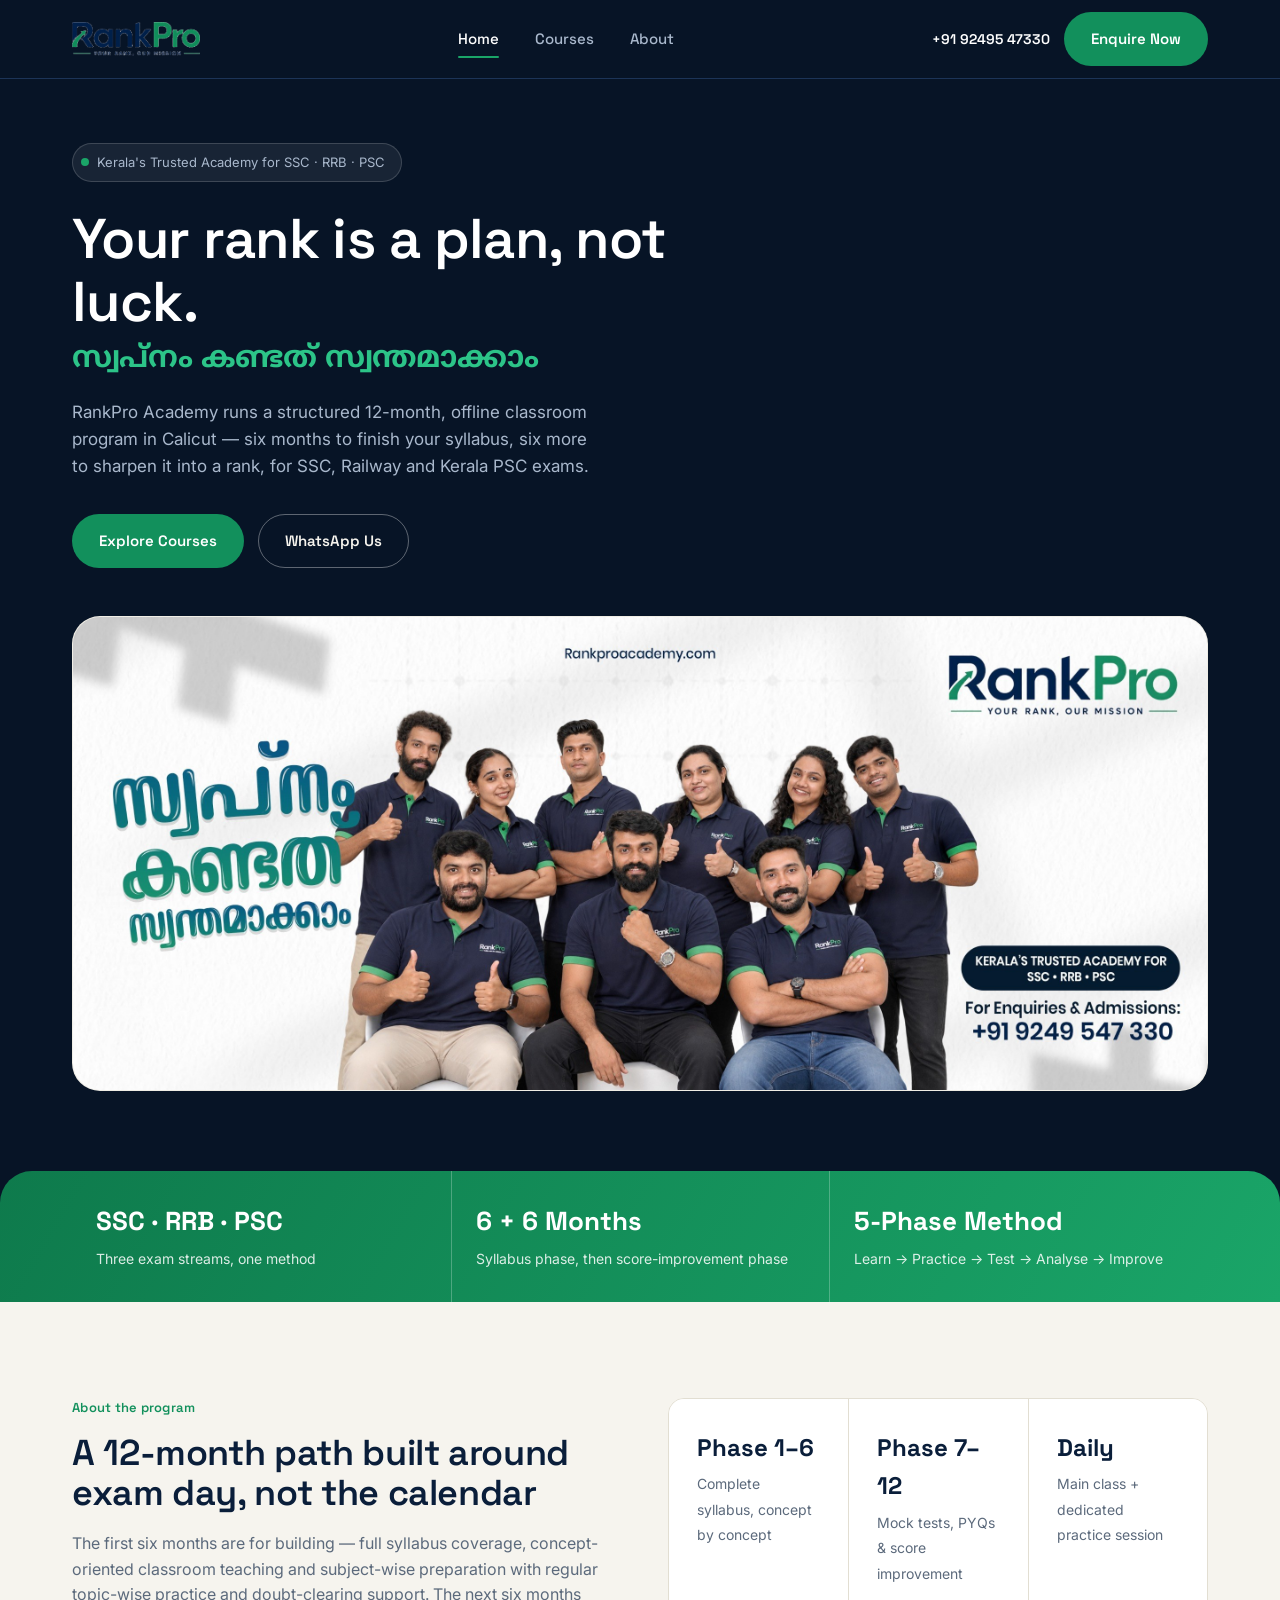
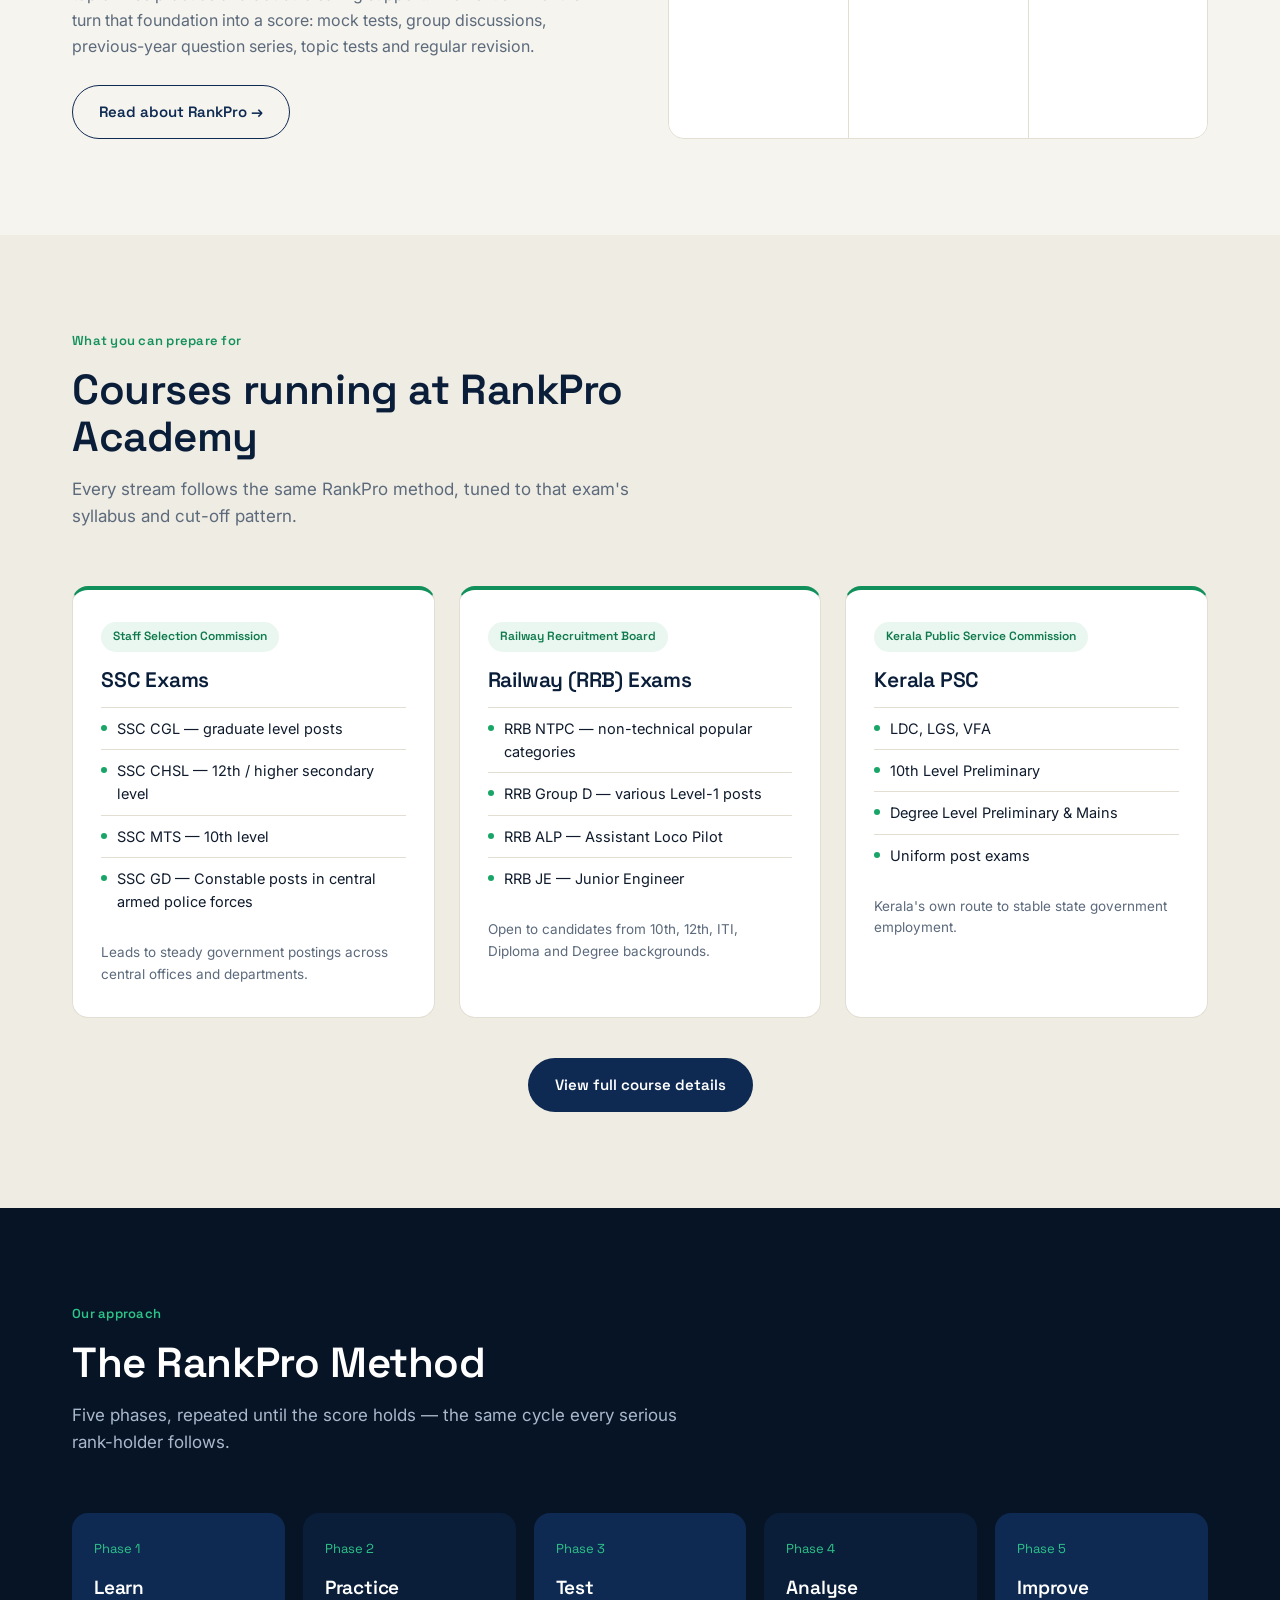
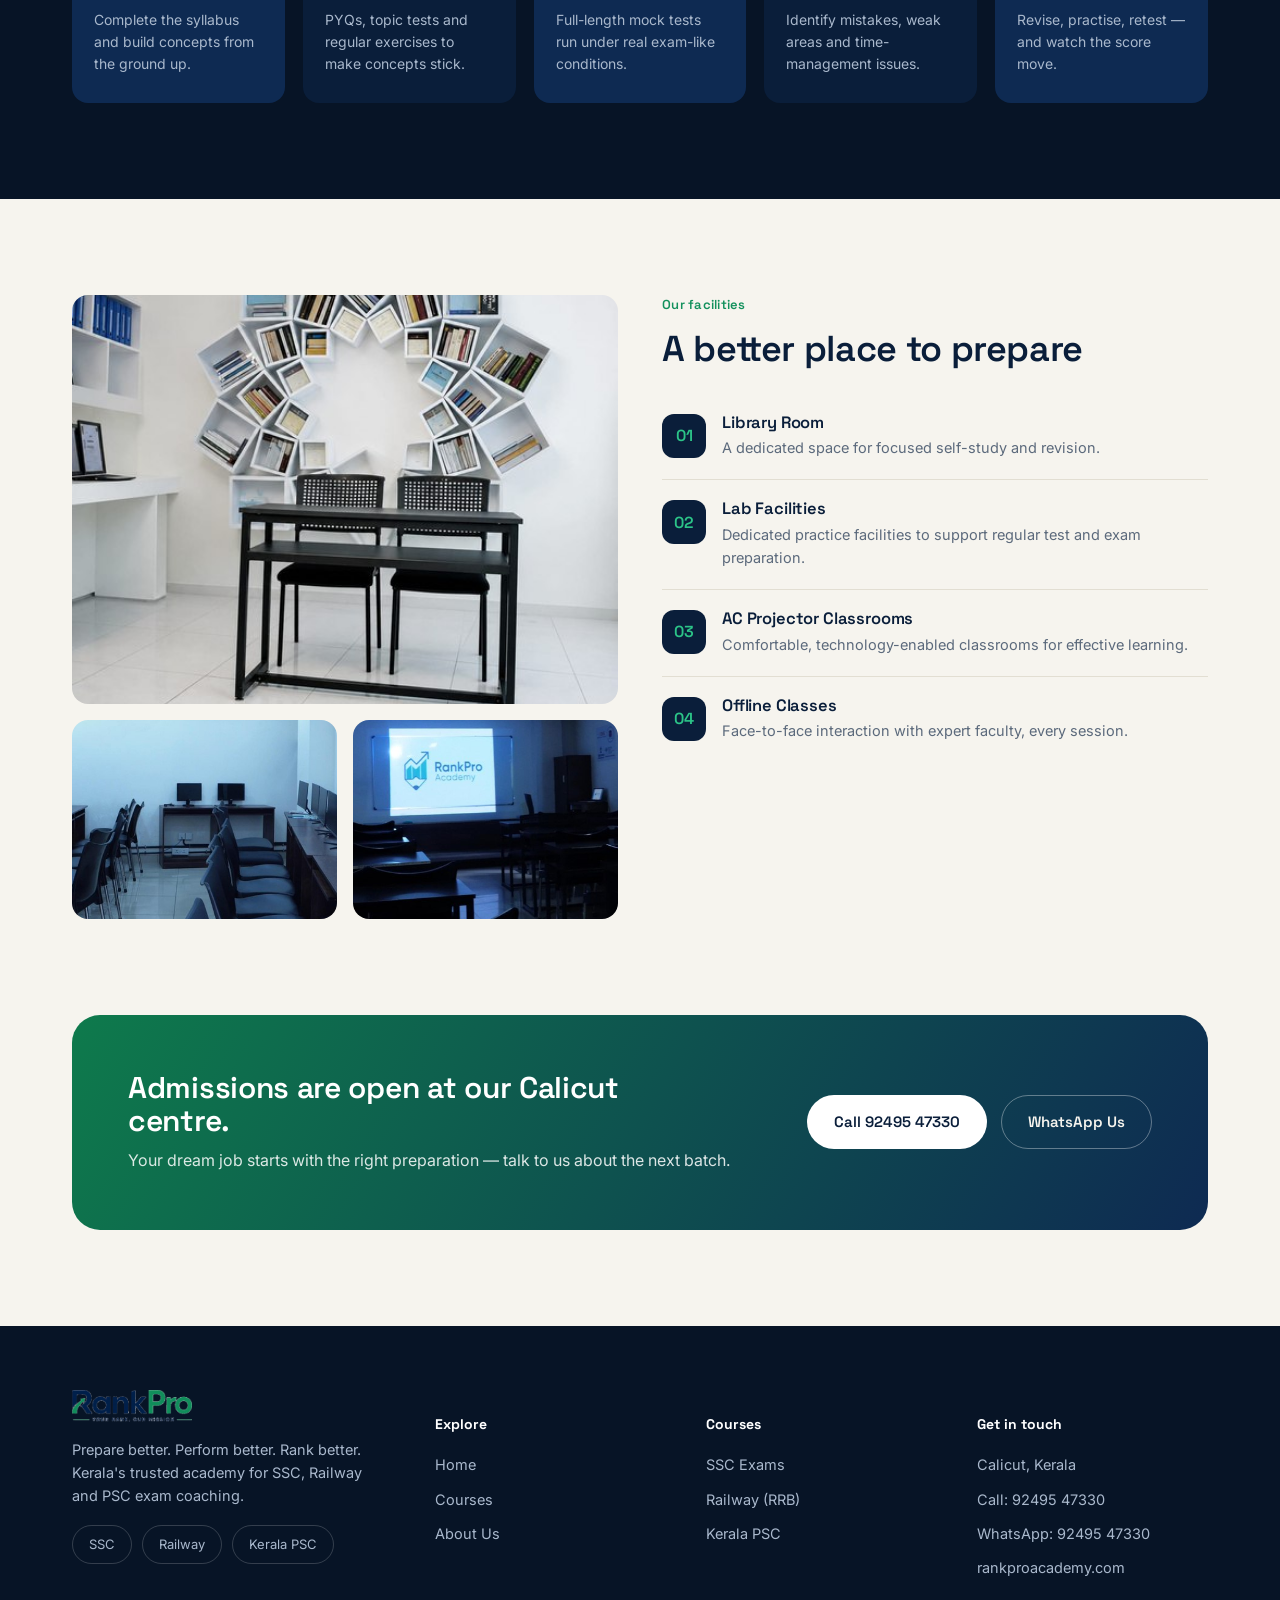
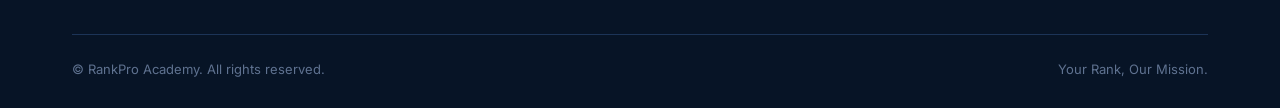
==== commit cc0f30a9: "updated code" ====
--- a/index.html
+++ b/index.html
@@ -19,9 +19,9 @@
         <img src="assets/logo-transparent.png" alt="RankPro Academy logo">
       </a>
       <ul class="nav-links" id="navLinks">
-        <li><a href="./">Home</a></li>
+        <li><a href="./" class="active">Home</a></li>
         <li><a href="./courses/">Courses</a></li>
-        <li><a href="./about/" class="active">About</a></li>
+        <li><a href="./about/">About</a></li>
       </ul>
       <div class="nav-cta">
         <span class="nav-call">+91 92495 47330</span>
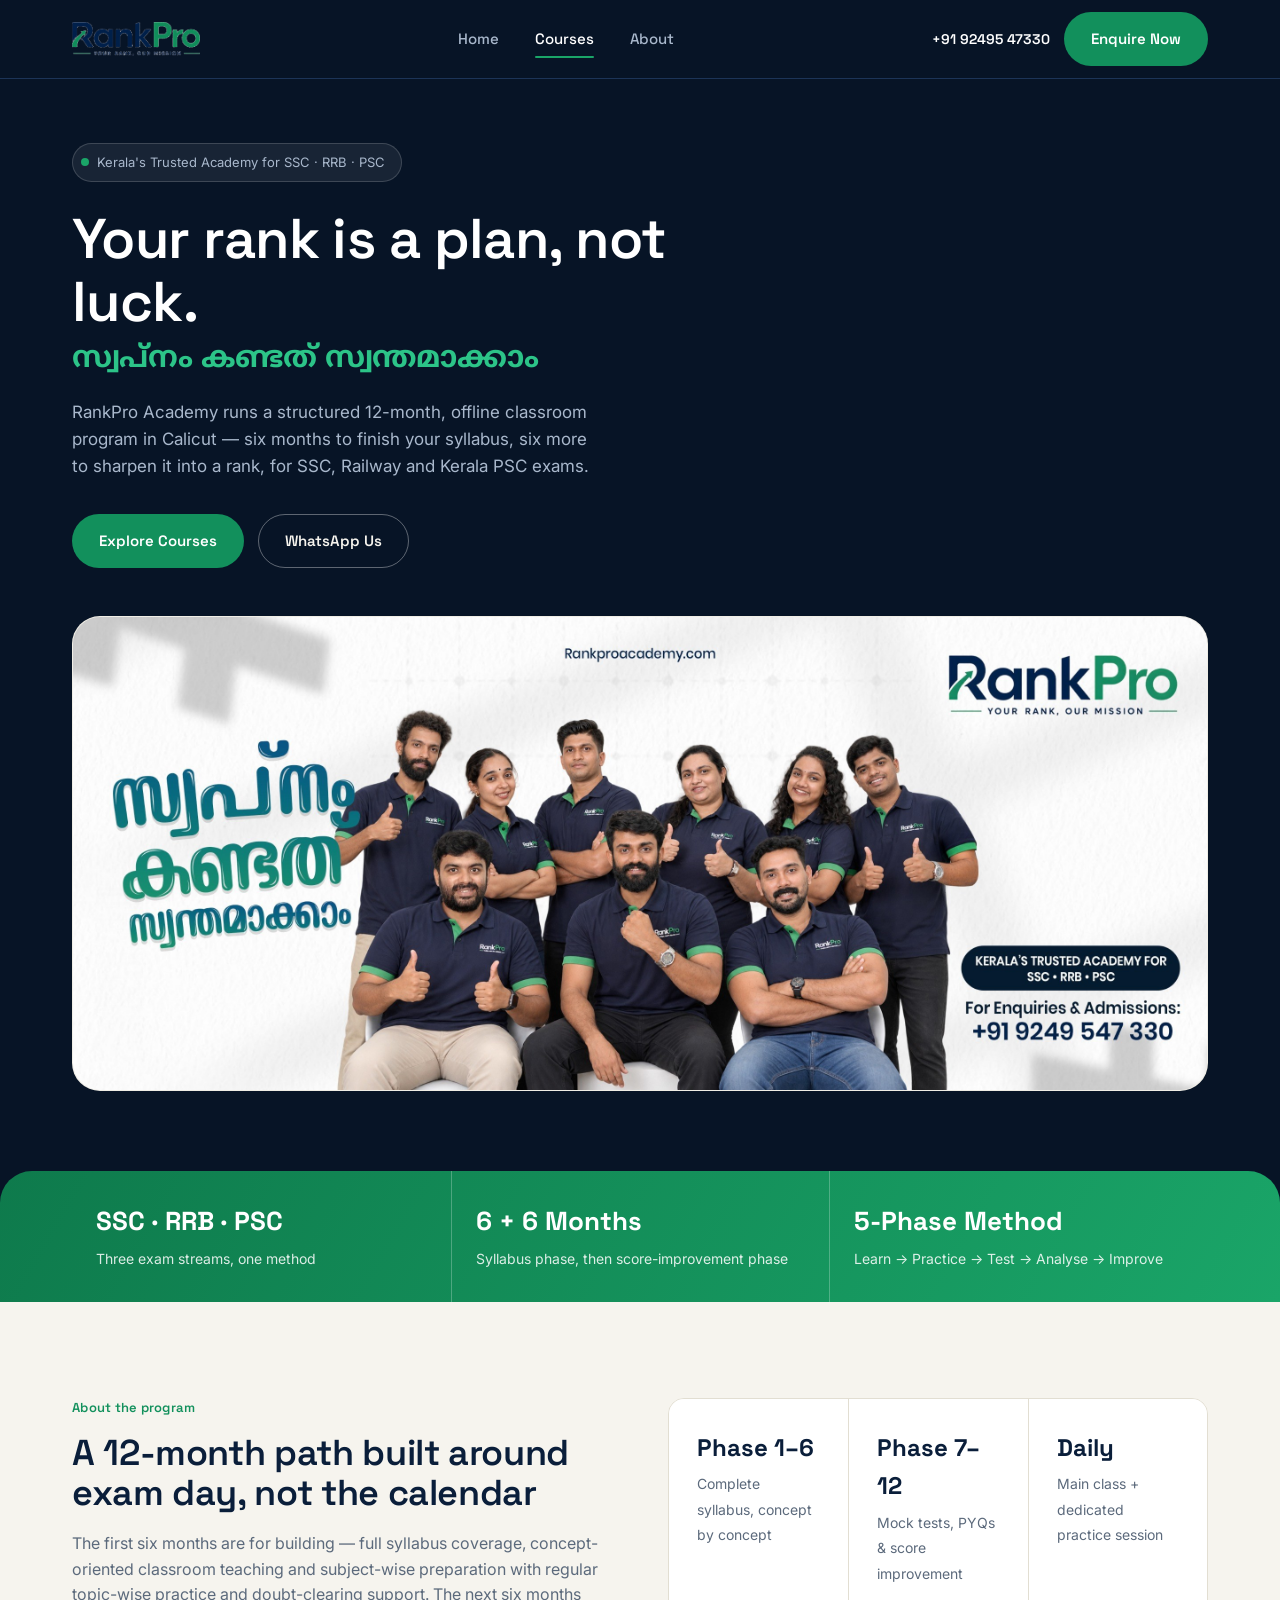
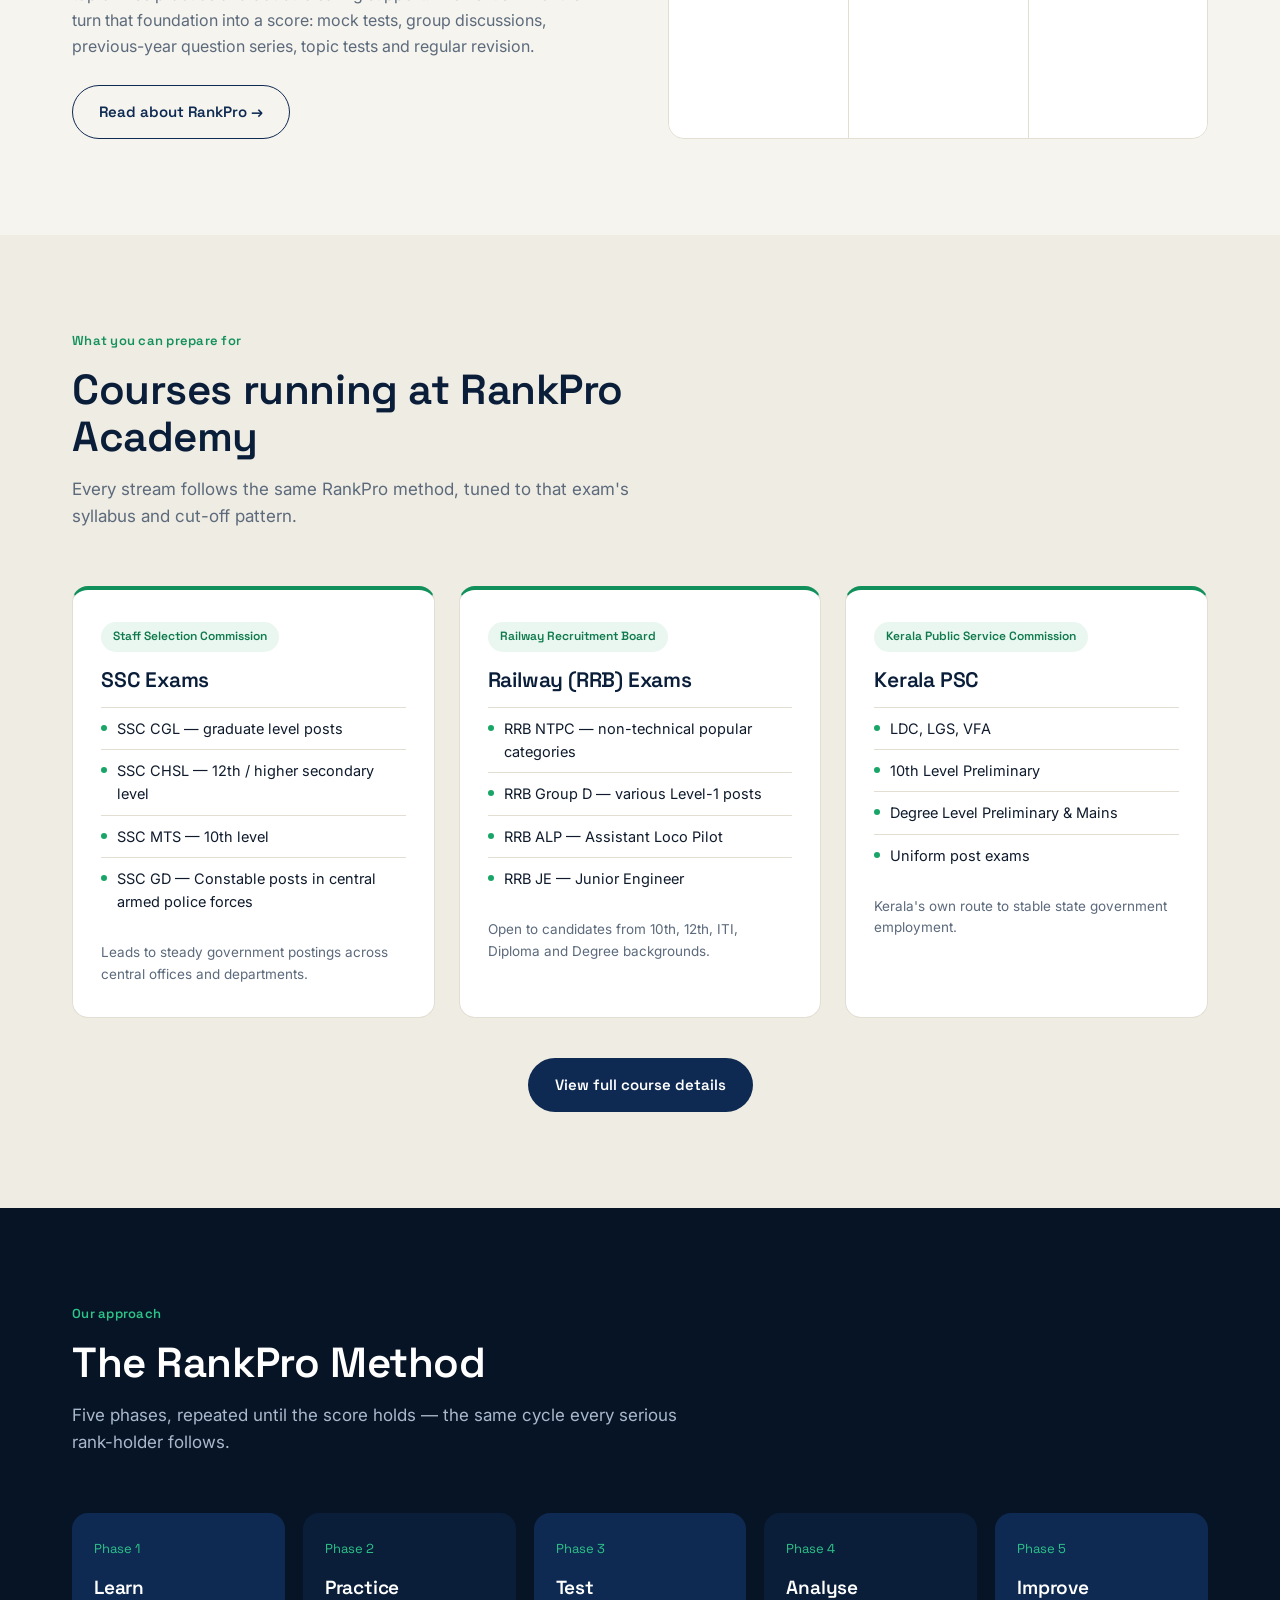
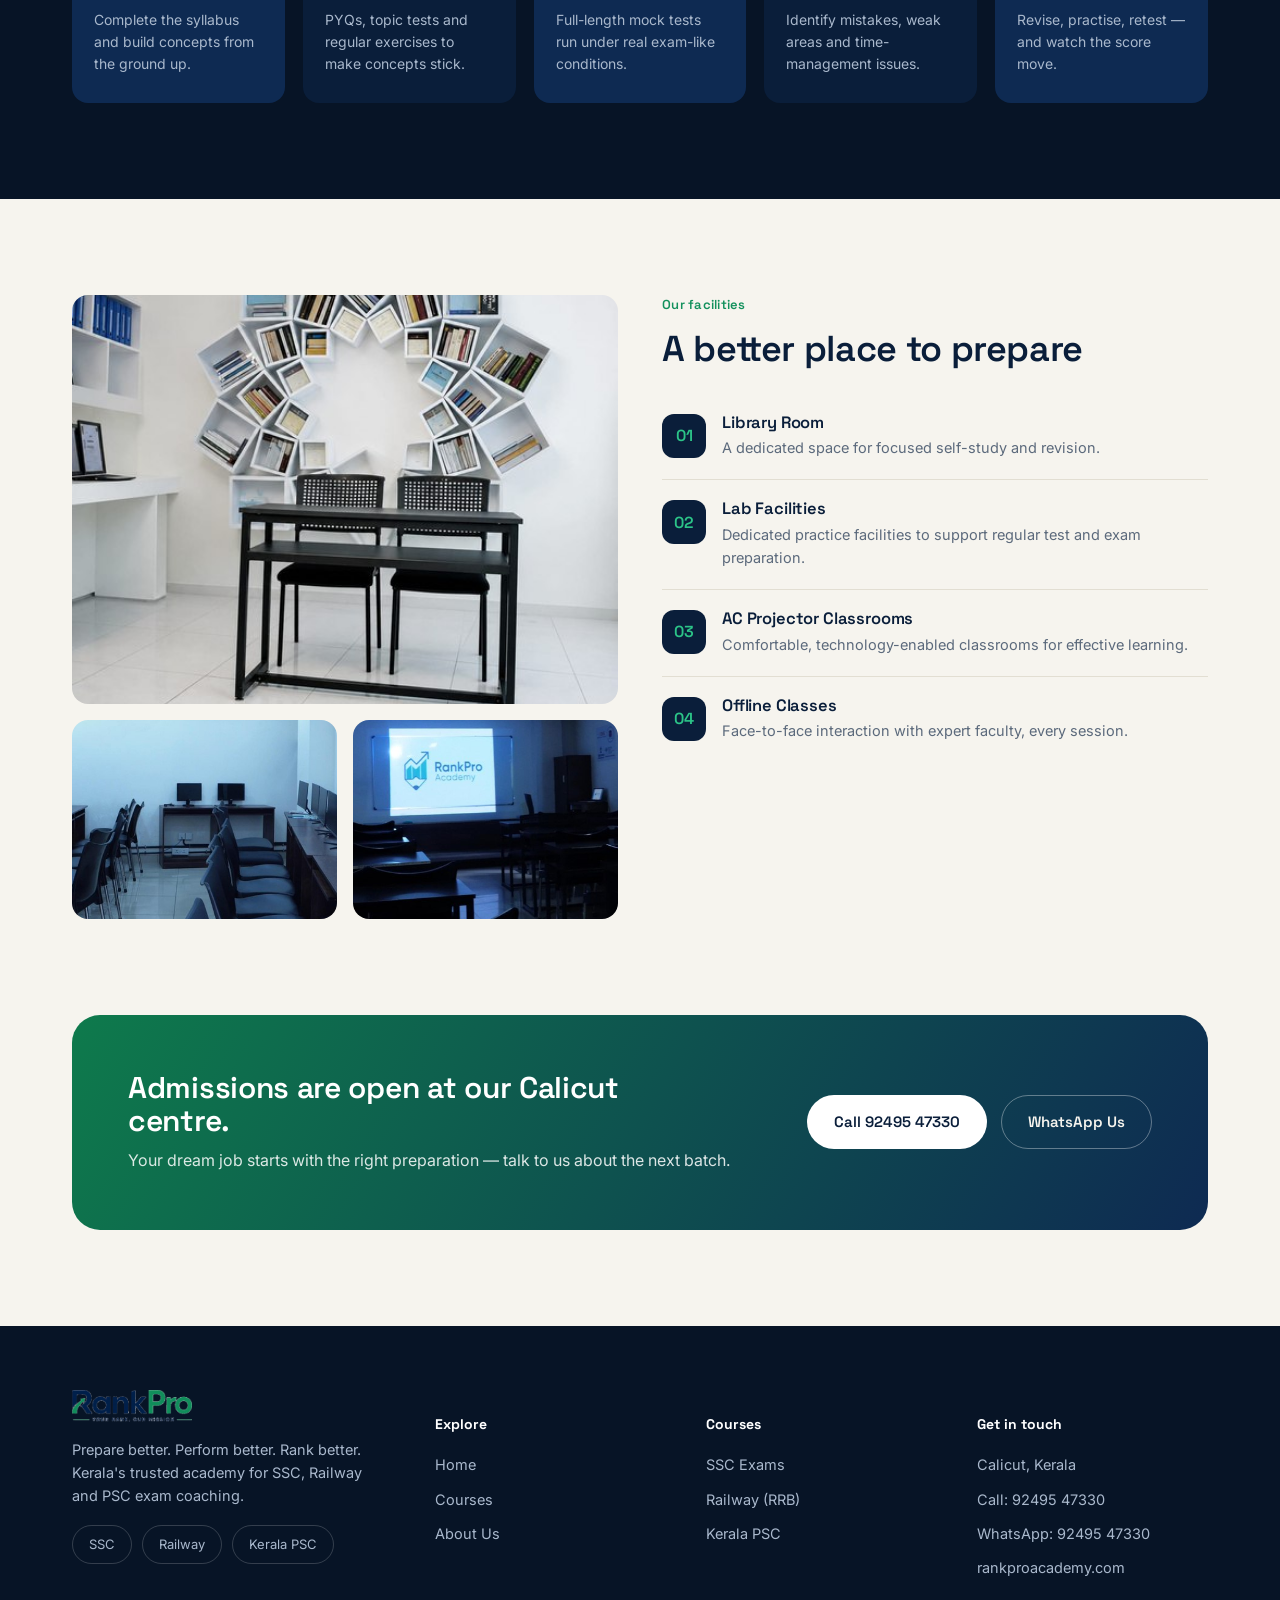
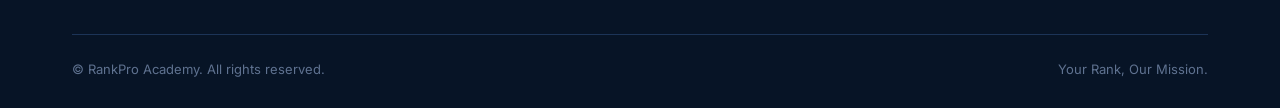
==== commit 4445135a: "updated code" ====
--- a/index.html
+++ b/index.html
@@ -19,8 +19,8 @@
         <img src="assets/logo-transparent.png" alt="RankPro Academy logo">
       </a>
       <ul class="nav-links" id="navLinks">
-        <li><a href="./" class="active">Home</a></li>
-        <li><a href="./courses/">Courses</a></li>
+        <li><a href="./">Home</a></li>
+        <li><a href="./courses/" class="active">Courses</a></li>
         <li><a href="./about/">About</a></li>
       </ul>
       <div class="nav-cta">
@@ -245,9 +245,9 @@
         </ul>
         <ul>
           <h5>Courses</h5>
-          <li><a href="courses.html#ssc">SSC Exams</a></li>
-          <li><a href="courses.html#rrb">Railway (RRB)</a></li>
-          <li><a href="courses.html#psc">Kerala PSC</a></li>
+          <li><a href="./courses.html#ssc">SSC Exams</a></li>
+          <li><a href="./courses.html#rrb">Railway (RRB)</a></li>
+          <li><a href="./courses.html#psc">Kerala PSC</a></li>
         </ul>
         <ul>
           <h5>Get in touch</h5>
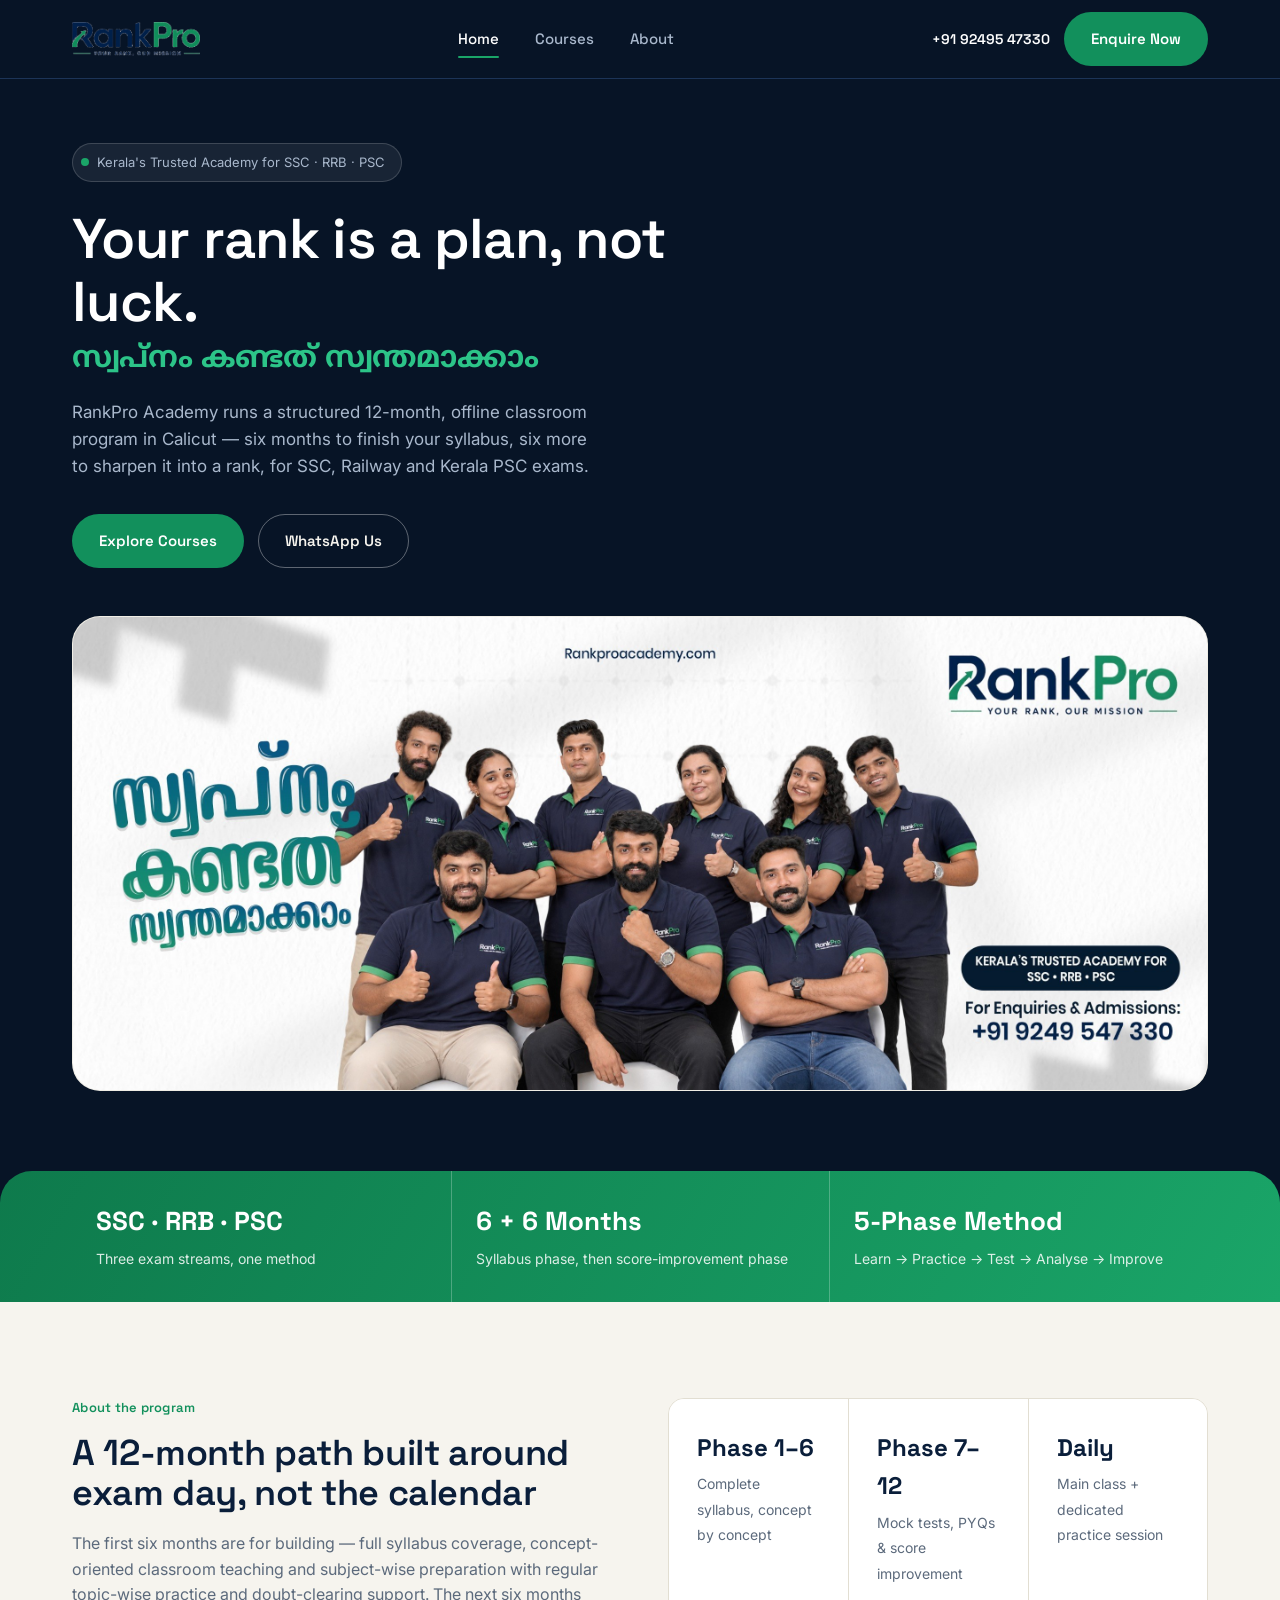
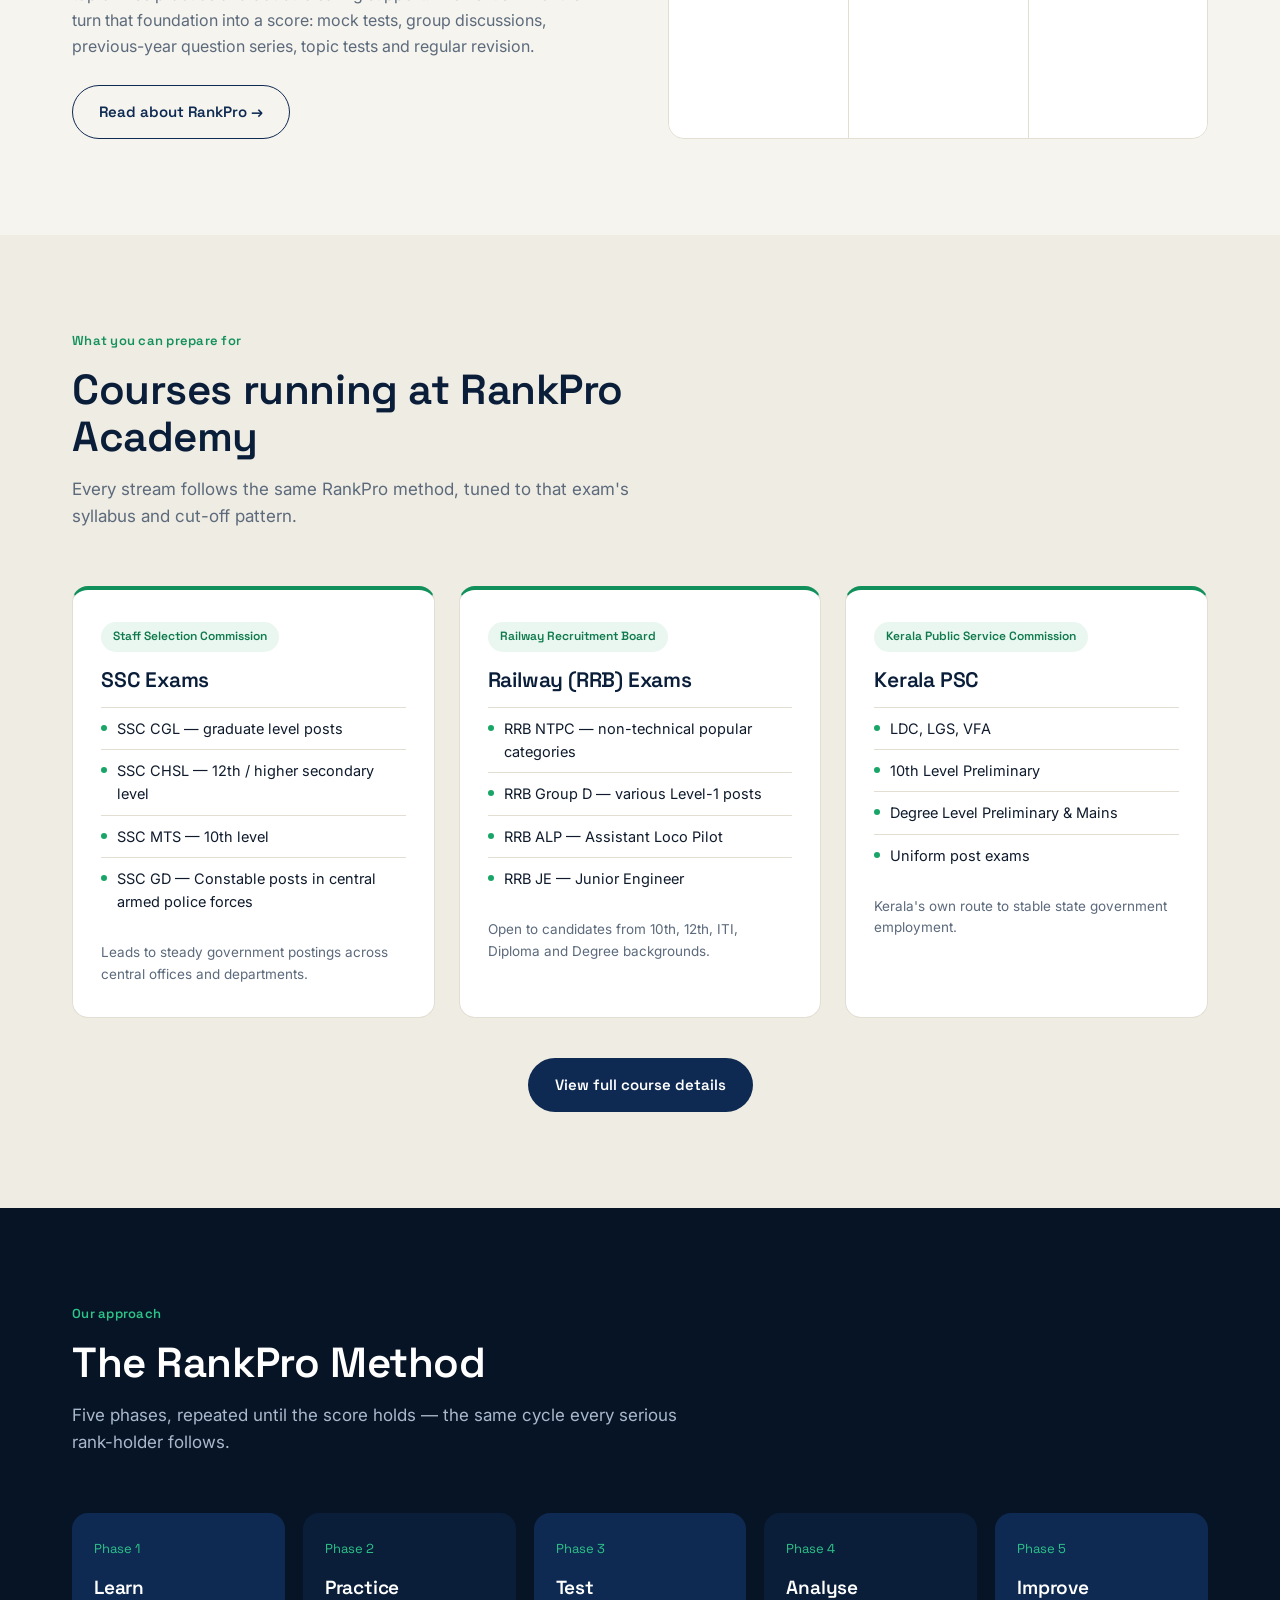
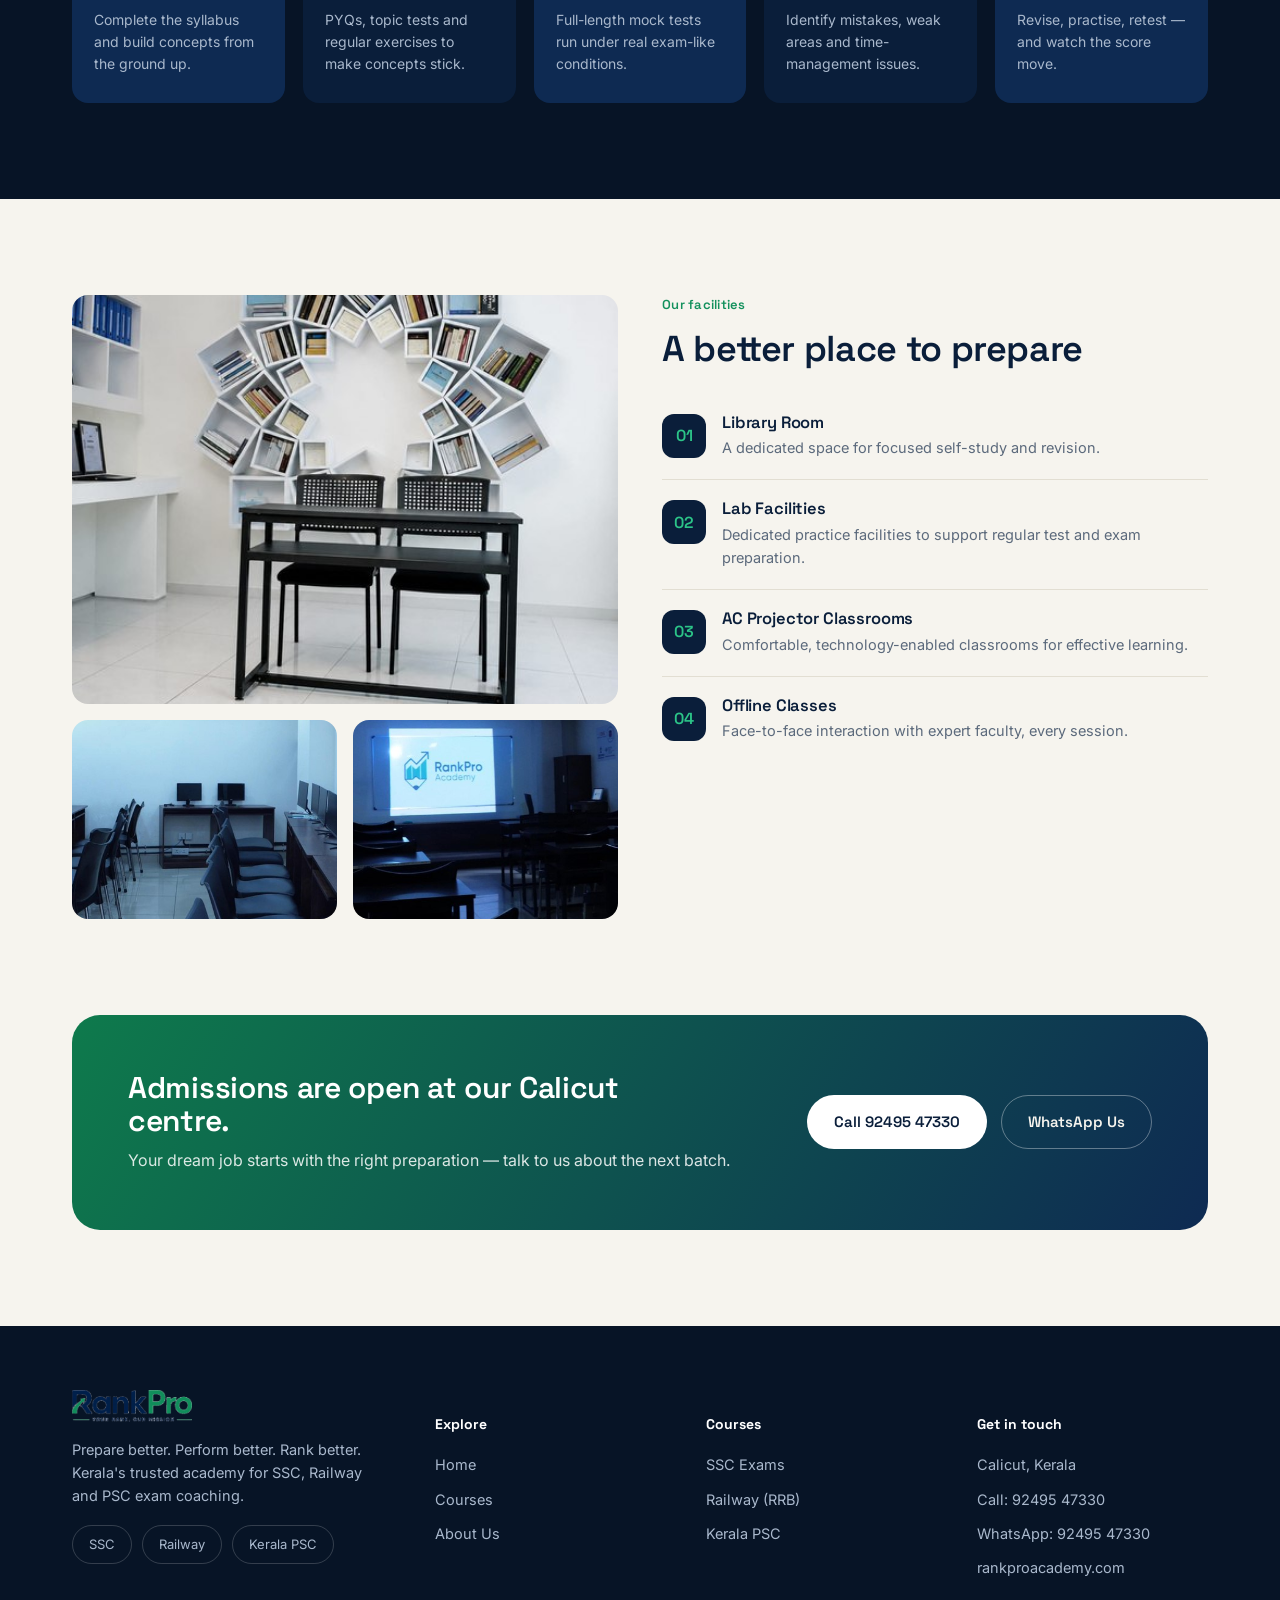
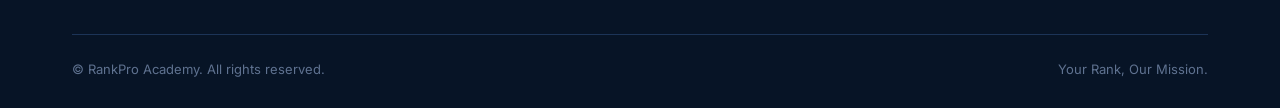
==== commit f31336a3: "updated ranpro latest code" ====
--- a/index.html
+++ b/index.html
@@ -15,12 +15,12 @@
 
   <nav class="site-nav">
     <div class="wrap">
-      <a href="index.html" class="brand">
+      <a href="./" class="brand">
         <img src="assets/logo-transparent.png" alt="RankPro Academy logo">
       </a>
       <ul class="nav-links" id="navLinks">
-        <li><a href="./">Home</a></li>
-        <li><a href="./courses/" class="active">Courses</a></li>
+        <li><a href="./" class="active">Home</a></li>
+        <li><a href="./courses/" >Courses</a></li>
         <li><a href="./about/">About</a></li>
       </ul>
       <div class="nav-cta">
@@ -239,15 +239,15 @@
         </div>
         <ul>
           <h5>Explore</h5>
-          <li><a href="index.html">Home</a></li>
-          <li><a href="courses.html">Courses</a></li>
-          <li><a href="about.html">About Us</a></li>
+          <li><a href="./">Home</a></li>
+          <li><a href="./courses/">Courses</a></li>
+          <li><a href="./about/">About Us</a></li>
         </ul>
         <ul>
           <h5>Courses</h5>
-          <li><a href="./courses.html#ssc">SSC Exams</a></li>
-          <li><a href="./courses.html#rrb">Railway (RRB)</a></li>
-          <li><a href="./courses.html#psc">Kerala PSC</a></li>
+          <li><a href="./courses/index.html#ssc">SSC Exams</a></li>
+          <li><a href="./courses/index.html#rrb">Railway (RRB)</a></li>
+          <li><a href="./courses/index.html#psc">Kerala PSC</a></li>
         </ul>
         <ul>
           <h5>Get in touch</h5>
